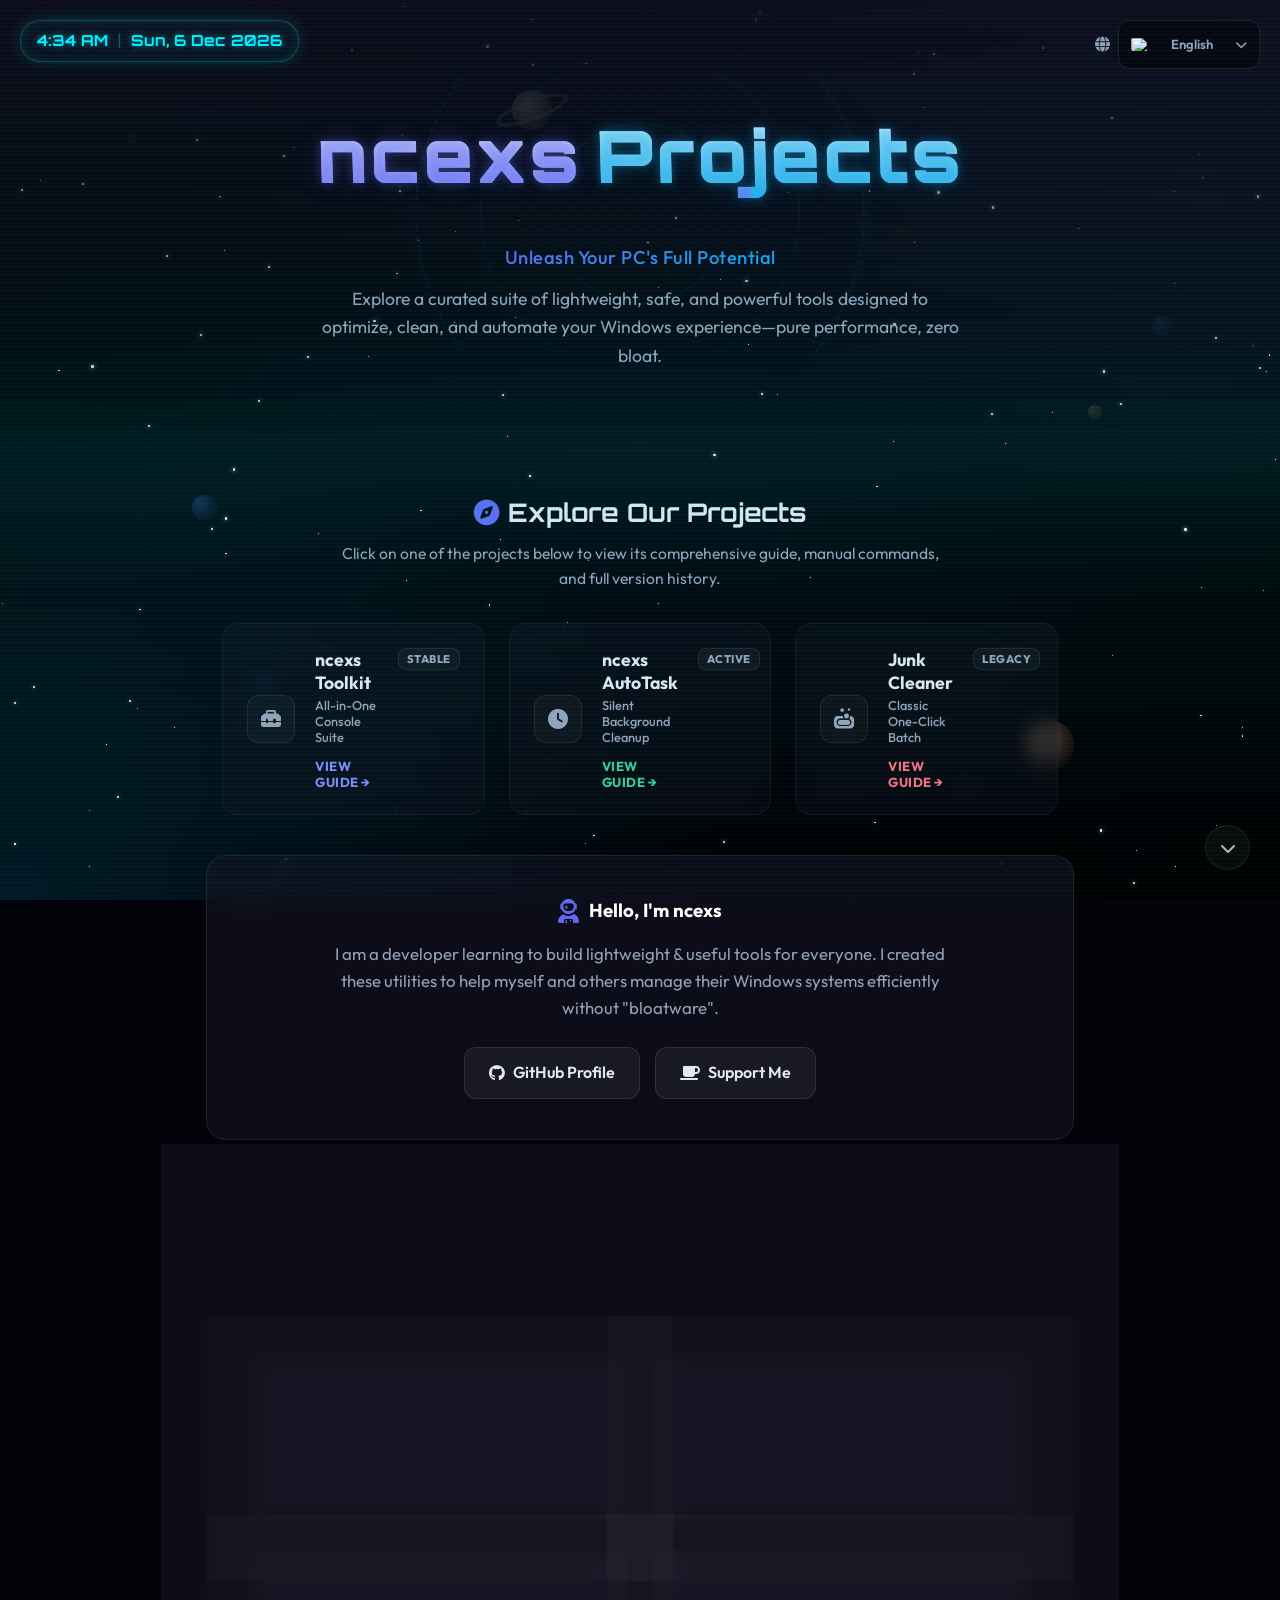
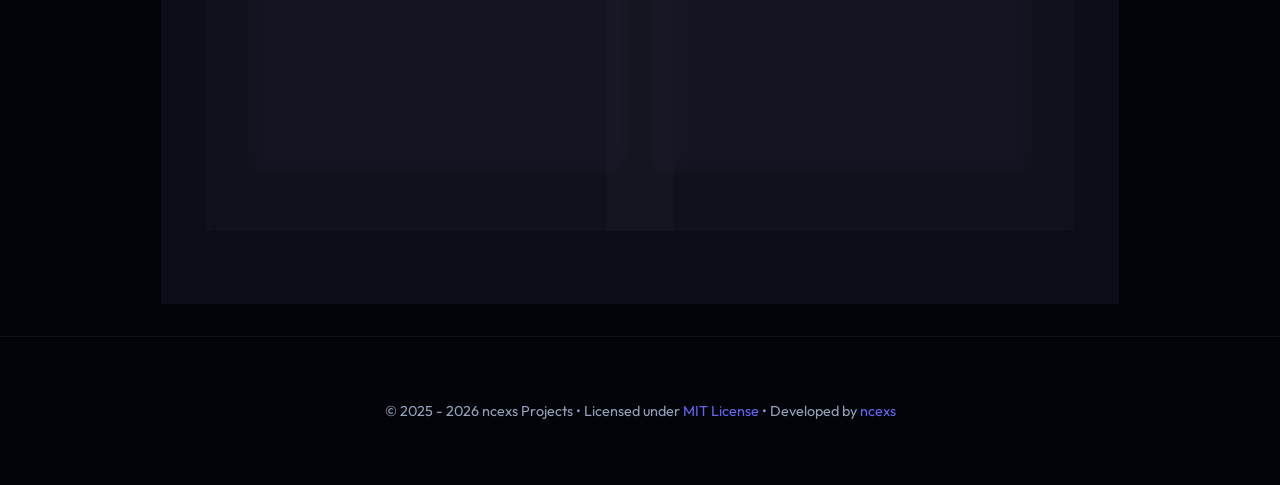
==== index.html @ 17905898 "feat(ui): replace native language select with custom glassmorphic dropdown - Replaced the default na" ====
<!DOCTYPE html>
<html lang="en">

<head>
  <meta charset="UTF-8" />
  <meta name="viewport" content="width=device-width, initial-scale=1.0" />
  <title>ncexs Projects</title>
  <meta name="description"
    content="ncexs Projects - Curated suite of lightweight, safe, and powerful tools designed to optimize, clean, and automate your Windows experience.">
  <link rel="stylesheet" href="https://cdnjs.cloudflare.com/ajax/libs/font-awesome/6.5.0/css/all.min.css">
  <link
    href="https://fonts.googleapis.com/css2?family=Orbitron:wght@700;900&family=Outfit:wght@300;400;500;600;800&display=swap"
    rel="stylesheet">
  <link rel="stylesheet" href="css/style.css?v=1.6">
</head>

<body data-active-tab="home">

  <!-- Holographic Scanning Line Overlay -->
  <div class="hologram-scanline-overlay"></div>
  
  <!-- Particles Background -->
  <div class="particles-container" id="particles-container"></div>

  <header>
    <!-- Rotating Holographic HUD background -->
    <div class="hologram-hud-bg">
      <div class="hud-ring ring-outer"></div>
      <div class="hud-ring ring-middle"></div>
      <div class="hud-ring ring-inner"></div>
      <div class="hud-grid-dots"></div>
    </div>

    <div class="top-time">
      <span id="time">--:-- --</span>
      <span class="top-date-split" style="opacity: 0.35; font-weight: 300; margin: 0 2px;">|</span>
      <span id="date" class="top-date-split">Checking...</span>
    </div>
    <div class="top-lang lang-switch">
      <div class="custom-dropdown-wrapper" id="lang-custom-dropdown">
        <i class="fas fa-globe lang-globe-icon"></i>
        <div class="custom-dropdown-selected" onclick="toggleLangDropdown(event)">
          <img src="https://flagcdn.com/w20/gb.png" id="selected-flag" alt="en"> 
          <span id="selected-lang-text">English</span>
          <i class="fas fa-chevron-down dropdown-arrow"></i>
        </div>
        <ul class="custom-dropdown-options" id="lang-options-list">
          <li onclick="selectLangOption('en', 'gb', 'English')"><img src="https://flagcdn.com/w20/gb.png" alt="en"> English</li>
          <li onclick="selectLangOption('id', 'id', 'Indonesia')"><img src="https://flagcdn.com/w20/id.png" alt="id"> Indonesia</li>
          <li onclick="selectLangOption('jv', 'id', 'Basa Jawa')"><img src="https://flagcdn.com/w20/id.png" alt="jv"> Basa Jawa</li>
          <li onclick="selectLangOption('su', 'id', 'Basa Sunda')"><img src="https://flagcdn.com/w20/id.png" alt="su"> Basa Sunda</li>
          <li onclick="selectLangOption('hi', 'in', 'हिन्दी')"><img src="https://flagcdn.com/w20/in.png" alt="hi"> हिन्दी</li>
          <li onclick="selectLangOption('ru', 'ru', 'Русский')"><img src="https://flagcdn.com/w20/ru.png" alt="ru"> Русский</li>
          <li onclick="selectLangOption('ja', 'jp', '日本語')"><img src="https://flagcdn.com/w20/jp.png" alt="ja"> 日本語</li>
          <li onclick="selectLangOption('ko', 'kr', '한국어')"><img src="https://flagcdn.com/w20/kr.png" alt="ko"> 한국어</li>
          <li onclick="selectLangOption('zh', 'cn', '中文')"><img src="https://flagcdn.com/w20/cn.png" alt="zh"> 中文</li>
          <li onclick="selectLangOption('ar', 'sa', 'العربية')"><img src="https://flagcdn.com/w20/sa.png" alt="ar"> العربية</li>
        </ul>
        <select id="lang-select" style="display: none;">
          <option value="en" selected>English</option>
          <option value="id">Indonesia</option>
          <option value="jv">Basa Jawa</option>
          <option value="su">Basa Sunda</option>
          <option value="hi">हिन्दी</option>
          <option value="ru">Русский</option>
          <option value="ja">日本語</option>
          <option value="ko">한국어</option>
          <option value="zh">中文</option>
          <option value="ar">العربية</option>
        </select>
      </div>
    </div>

    <h1 onclick="goBackToHome()">
      <span class="logo-word">
        <span style="--char-index: 1;">n</span>
        <span style="--char-index: 2;">c</span>
        <span style="--char-index: 3;">e</span>
        <span style="--char-index: 4;">x</span>
        <span style="--char-index: 5;">s</span>
      </span>
      <span class="logo-word">
        <span style="--char-index: 6;">P</span>
        <span style="--char-index: 7;">r</span>
        <span style="--char-index: 8;">o</span>
        <span style="--char-index: 9;">j</span>
        <span style="--char-index: 10;">e</span>
        <span style="--char-index: 11;">c</span>
        <span style="--char-index: 12;">t</span>
        <span style="--char-index: 13;">s</span>
      </span>
    </h1>
    <div class="header-intro">
      <h2 id="txt-hub-subtitle">Unleash Your PC's Full Potential</h2>
      <p id="txt-hub-desc">Explore a curated suite of lightweight, safe, and powerful tools designed to optimize, clean,
        and automate your Windows experience—pure performance, zero bloat.</p>
    </div>
  </header>



  <div id="home-view" class="container">
    <div class="section-title-container" style="text-align: center; margin-bottom: 2rem;">
      <h3 id="txt-select-project-title"
        style="font-family: 'Orbitron', sans-serif; font-size: 1.6rem; justify-content: center; margin-bottom: 8px;"><i
          class="fas fa-compass" style="color: var(--primary-color);"></i> Explore Our Projects</h3>
      <p id="txt-select-project-desc"
        style="color: var(--text-muted); max-width: 600px; margin: 0 auto; font-size: 0.98rem; line-height: 1.6;">Click
        on one of the projects below to view its comprehensive guide, manual commands, and full version history.</p>
    </div>

    <!-- PROJECT SELECTOR CARD BUTTONS (LANDING PAGE) -->
    <div class="project-selector-container" style="margin-bottom: 2.5rem;">
      <div class="project-selector">
        <button class="project-btn" data-project="toolkit" onclick="openProjectDetail('toolkit')">
          <div class="project-btn-glow"></div>
          <div class="project-btn-icon">
            <i class="fas fa-toolbox"></i>
          </div>
          <div class="project-btn-meta">
            <span class="project-btn-title">ncexs Toolkit</span>
            <span class="project-btn-desc">All-in-One Console Suite</span>
            <div class="project-btn-cta">
              <span class="project-btn-cta-text" id="txt-cta-tk-home">View Guide &rarr;</span>
            </div>
          </div>
          <div class="project-btn-badge">Stable</div>
        </button>
        <button class="project-btn" data-project="autotask" onclick="openProjectDetail('autotask')">
          <div class="project-btn-glow"></div>
          <div class="project-btn-icon">
            <i class="fas fa-clock"></i>
          </div>
          <div class="project-btn-meta">
            <span class="project-btn-title">ncexs AutoTask</span>
            <span class="project-btn-desc">Silent Background Cleanup</span>
            <div class="project-btn-cta">
              <span class="project-btn-cta-text" id="txt-cta-at-home">View Guide &rarr;</span>
            </div>
          </div>
          <div class="project-btn-badge">Active</div>
        </button>
        <button class="project-btn" data-project="junkcleaner" onclick="openProjectDetail('junkcleaner')">
          <div class="project-btn-glow"></div>
          <div class="project-btn-icon">
            <i class="fas fa-soap"></i>
          </div>
          <div class="project-btn-meta">
            <span class="project-btn-title">Junk Cleaner</span>
            <span class="project-btn-desc">Classic One-Click Batch</span>
            <div class="project-btn-cta">
              <span class="project-btn-cta-text" id="txt-cta-jc-home">View Guide &rarr;</span>
            </div>
          </div>
          <div class="project-btn-badge">Legacy</div>
        </button>
      </div>
    </div>

    <!-- SHARED BIO CARD (Now Di Bawah Project Cards!) -->
    <div class="card" style="text-align: center; padding: 2.5rem; margin-bottom: 2.5rem;">
      <h3 style="justify-content: center; margin-bottom: 15px;"><i class="fas fa-user-astronaut"
          style="font-size: 1.5rem; color: #6366f1;"></i> <span id="txt-bio-title">Hello, I'm ncexs</span>
      </h3>
      <p style="max-width: 650px; margin: 0 auto; color: var(--text-muted); line-height: 1.6; font-size: 1.05rem;"
        id="txt-bio-desc">
        I am a developer learning to build lightweight & useful tools for everyone. I created these utilities to help
        myself and others manage their Windows systems efficiently without "bloatware".
      </p>
      <div class="btn-group" style="justify-content: center; margin-top: 25px;">
        <a href="https://github.com/ncexs" target="_blank" class="btn btn-secondary"><i class="fab fa-github"></i>
          GitHub Profile</a>
        <a href="https://saweria.co/ncexs" target="_blank" class="btn btn-secondary"><i class="fas fa-coffee"></i>
          Support Me</a>
      </div>
    </div>


    <div class="card" style="text-align: center; padding: 2.5rem; margin-bottom: 2.5rem;">
      <h3 style="justify-content: center; margin-bottom: 15px;"><i class="fas fa-shield-alt"
          style="color: var(--secondary-color);"></i>
        <span id="txt-sec-title">Security & Trust</span>
      </h3>
      <p style="max-width: 650px; margin: 0 auto 2rem; color: var(--text-muted); line-height: 1.6; font-size: 1.05rem;"
        id="txt-sec-desc">
        These utilities are 100% transparent and open-source. They do not collect any personal data. You are free to
        audit the code at any time.</p>

      <!-- Security Features Grid adapted for all three tools -->
      <div class="grid"
        style="display: grid; grid-template-columns: repeat(auto-fit, minmax(250px, 1fr)); gap: 1.5rem; margin-bottom: 2rem; text-align: left;">
        <div class="card"
          style="background: rgba(255, 255, 255, 0.02); border: 1px solid rgba(255, 255, 255, 0.05); margin-bottom: 0; padding: 1.5rem; border-radius: 12px; transition: transform 0.3s ease, border-color 0.3s ease;">
          <h4 style="margin: 0 0 10px; color: #fff; display: flex; align-items: center; gap: 8px; font-size: 1.1rem;"><i
              class="fas fa-shield-alt" style="color: #6366f1;"></i> <span id="txt-sec-feat-1-t">100% Safe
              Cleanup</span></h4>
          <p style="font-size: 0.9rem; color: var(--text-muted); margin: 0; line-height: 1.5;" id="txt-sec-feat-1-d">
            Targeted strictly at temporary paths and system/browser cache files. Your personal files, passwords, browser
            history, cookies, and authentications are completely untouched.</p>
        </div>
        <div class="card"
          style="background: rgba(255, 255, 255, 0.02); border: 1px solid rgba(255, 255, 255, 0.05); margin-bottom: 0; padding: 1.5rem; border-radius: 12px; transition: transform 0.3s ease, border-color 0.3s ease;">
          <h4 style="margin: 0 0 10px; color: #fff; display: flex; align-items: center; gap: 8px; font-size: 1.1rem;"><i
              class="fas fa-eye-slash" style="color: #10b981;"></i> <span id="txt-sec-feat-2-t">Non-Intrusive
              Design</span></h4>
          <p style="font-size: 0.9rem; color: var(--text-muted); margin: 0; line-height: 1.5;" id="txt-sec-feat-2-d">
            Designed to run smoothly. Use our interactive console menus, run a simple one-click script, or automate
            silent cleanup in the background without any intrusive popups.</p>
        </div>
        <div class="card"
          style="background: rgba(255, 255, 255, 0.02); border: 1px solid rgba(255, 255, 255, 0.05); margin-bottom: 0; padding: 1.5rem; border-radius: 12px; transition: transform 0.3s ease, border-color 0.3s ease;">
          <h4 style="margin: 0 0 10px; color: #fff; display: flex; align-items: center; gap: 8px; font-size: 1.1rem;"><i
              class="fas fa-microchip" style="color: #f43f5e;"></i> <span id="txt-sec-feat-3-t">Smart Process
              Detection</span></h4>
          <p style="font-size: 0.9rem; color: var(--text-muted); margin: 0; line-height: 1.5;" id="txt-sec-feat-3-d">
            Our scripts intelligently check for active applications before cleaning. If a browser is active, they can
            skip its cache to protect your open database sessions and tabs.</p>
        </div>
        <div class="card"
          style="background: rgba(255, 255, 255, 0.02); border: 1px solid rgba(255, 255, 255, 0.05); margin-bottom: 0; padding: 1.5rem; border-radius: 12px; transition: transform 0.3s ease, border-color 0.3s ease; display: flex; flex-direction: column;">
          <h4 style="margin: 0 0 10px; color: #fff; display: flex; align-items: center; gap: 8px; font-size: 1.1rem;"><i
              class="fas fa-virus-slash" style="color: #8b5cf6;"></i> <span id="txt-sec-feat-4-t">100% Virus-Free</span>
          </h4>
          <p style="font-size: 0.9rem; color: var(--text-muted); margin: 0; line-height: 1.5; flex-grow: 1;"
            id="txt-sec-feat-4-d">
            Tested and verified 100% clean by VirusTotal. Our tools contain absolutely zero malware, spyware, or
            malicious code, ensuring your system remains completely safe.</p>
          <div style="margin-top: 15px;">
            <a href="https://www.virustotal.com/" target="_blank" class="btn btn-secondary"
              style="padding: 6px 12px; font-size: 0.85rem; border-radius: 6px; display: inline-flex;"><i
                class="fas fa-check-circle"></i> VirusTotal</a>
          </div>
        </div>
      </div>
    </div>
  </div>

  <!-- PROJECT DETAIL PAGE VIEW -->
  <div id="project-detail-view" class="container hidden">

    <div class="back-nav">
      <button class="btn-back" onclick="goBackToHome()">
        <i class="fas fa-arrow-left"></i> <span id="txt-back-home">Back to Home</span>
      </button>
    </div>

    <!-- PROJECT SELECTOR CARD BUTTONS (DETAIL PAGE) -->
    <div class="project-selector-container" data-active="toolkit" style="margin-bottom: 2.5rem;">
      <div class="project-selector">
        <button class="project-btn active" data-project="toolkit" onclick="setProject('toolkit')">
          <div class="project-btn-glow"></div>
          <div class="project-btn-icon">
            <i class="fas fa-toolbox"></i>
          </div>
          <div class="project-btn-meta">
            <span class="project-btn-title">ncexs Toolkit</span>
            <span class="project-btn-desc">All-in-One Console Suite</span>
            <div class="project-btn-cta">
              <span class="project-btn-cta-text" id="txt-cta-tk-detail">View Guide &rarr;</span>
            </div>
          </div>
          <div class="project-btn-badge">Stable</div>
        </button>
        <button class="project-btn" data-project="autotask" onclick="setProject('autotask')">
          <div class="project-btn-glow"></div>
          <div class="project-btn-icon">
            <i class="fas fa-clock"></i>
          </div>
          <div class="project-btn-meta">
            <span class="project-btn-title">ncexs AutoTask</span>
            <span class="project-btn-desc">Silent Background Cleanup</span>
            <div class="project-btn-cta">
              <span class="project-btn-cta-text" id="txt-cta-at-detail">View Guide &rarr;</span>
            </div>
          </div>
          <div class="project-btn-badge">Active</div>
        </button>
        <button class="project-btn" data-project="junkcleaner" onclick="setProject('junkcleaner')">
          <div class="project-btn-glow"></div>
          <div class="project-btn-icon">
            <i class="fas fa-soap"></i>
          </div>
          <div class="project-btn-meta">
            <span class="project-btn-title">Junk Cleaner</span>
            <span class="project-btn-desc">Classic One-Click Batch</span>
            <div class="project-btn-cta">
              <span class="project-btn-cta-text" id="txt-cta-jc-detail">View Guide &rarr;</span>
            </div>
          </div>
          <div class="project-btn-badge">Legacy</div>
        </button>
      </div>
    </div>

    <!-- SUB-TABS NAVIGATION (HOW TO USE / CHANGELOG) -->
    <div class="sub-tabs-container">
      <div class="sub-tabs">
        <div class="sub-tab active" id="sub-tab-guide" onclick="showSubTab('guide')">
          <i class="fas fa-book-reader"></i> <span id="txt-sub-tab-how">How to Use</span>
        </div>
        <div class="sub-tab" id="sub-tab-changelog" onclick="showSubTab('changelog')">
          <i class="fas fa-history"></i> <span id="txt-sub-tab-changelog">Changelog</span>
        </div>
      </div>
    </div>

    <!-- NESTED GUIDE CONTAINER -->
    <div id="guide">
      <div class="card">

        <!-- TOOLKIT GUIDE -->
        <div class="project-content toolkit">
          <h3><i class="fas fa-book-reader"></i> <span id="txt-how-title">How to Use - ncexs Toolkit</span></h3>

          <div style="margin-bottom: 30px;">
            <h4 style="color: var(--primary-color); margin-bottom: 10px; font-weight: 600; font-size: 1.1rem;">
              <span id="txt-quick-title">Quick Run (No Download Required)</span>
            </h4>
            <div class="stepper">
              <div class="step">
                <div class="step-num">1</div>
                <div class="step-text">
                  <p id="txt-quick-1">Open your <b>Start Menu</b>, type <b>powershell</b>, right-click it and select
                    <b>Run
                      as Administrator</b>.
                  </p>
                </div>
              </div>
              <div class="step">
                <div class="step-num">2</div>
                <div class="step-text">
                  <p id="txt-quick-2">Copy and paste the command below, then press <b>Enter</b>:</p>
                  <div class="code-box" style="user-select: all; white-space: pre-wrap; word-break: break-all; overflow-x: visible; text-align: left;">Set-ExecutionPolicy Bypass -Scope Process -Force; [Net.ServicePointManager]::SecurityProtocol = [Net.SecurityProtocolType]::Tls12; irm "https://raw.githubusercontent.com/ncexs/ncexs-toolkit/main/ncexs-Toolkit.ps1" | iex</div>
                </div>
              </div>
              <div class="step">
                <div class="step-num">3</div>
                <div class="step-text">
                  <p id="txt-quick-3">The toolkit will launch automatically.</p>
                </div>
              </div>
              <div class="step">
                <div class="step-num">4</div>
                <div class="step-text">
                  <p id="txt-quick-4-1">To cancel or exit any running process, press <b>Ctrl + C</b>.</p>
                  <p id="txt-quick-4-2">To return and use the toolkit again, simply copy and paste the command below:</p>
                  <div class="code-box" style="user-select: all; white-space: pre-wrap; word-break: break-all; overflow-x: visible; text-align: left;">Set-ExecutionPolicy Bypass -Scope Process -Force; [Net.ServicePointManager]::SecurityProtocol = [Net.SecurityProtocolType]::Tls12; irm "https://raw.githubusercontent.com/ncexs/ncexs-toolkit/main/ncexs-Toolkit.ps1" | iex</div>
                </div>
              </div>
            </div>
          </div>

          <details class="collapsible-section" open>
            <summary class="collapsible-header">
              <span class="header-title">
                <i class="fas fa-list-ul"></i> <span id="txt-menu-title">Interactive Menu Options</span>
              </span>
              <i class="fas fa-chevron-down toggle-icon"></i>
            </summary>
            <div class="collapsible-content">
              <ul class="menu-grid" style="padding-left: 20px; margin: 0;">
                <!-- MENU_LIST_START -->
          <li id="txt-opt-q"></li>
          <li id="txt-opt-0"></li>
          <li id="txt-opt-1"></li>
          <li id="txt-opt-2"></li>
          <li id="txt-opt-3"></li>
          <li id="txt-opt-4"></li>
          <li id="txt-opt-5"></li>
          <li id="txt-opt-6"></li>
          <li id="txt-opt-7"></li>
          <li id="txt-opt-8"></li>
          <li id="txt-opt-9"></li>
          <li id="txt-opt-10"></li>
          <li id="txt-opt-11"></li>
          <li id="txt-opt-12"></li>
          <li id="txt-opt-13"></li>
          <li id="txt-opt-14"></li>
          <li id="txt-opt-15"></li>
          <li id="txt-opt-16"></li>
          <li id="txt-opt-l"></li>
          <!-- MENU_LIST_END -->
              </ul>
            </div>
          </details>

          <p
            style="margin-top: 20px; padding: 10px; background: rgba(234, 179, 8, 0.1); border: 1px solid rgba(234, 179, 8, 0.2); border-radius: 6px; color: #fde047;">
            💡 <b id="txt-tip-title">Tip:</b> <span id="txt-tip-desc">Use <b>Menu [0] Compact OS</b> if your C: drive is
              full. Always backup important data before performing deep system maintenance.</span>
          </p>
        </div>

        <!-- AUTOTASK GUIDE -->
        <div class="project-content autotask">
          <h3><i class="fas fa-book-reader"></i> <span id="txt-how-at-title">How to Use - ncexs AutoTask</span></h3>



          <div style="margin-bottom: 30px;">
            <h4 style="color: var(--primary-color); margin-bottom: 10px; font-weight: 600; font-size: 1.1rem;">
              <i class="fas fa-download"></i> <span id="txt-at-dl-title">Download Script</span>
            </h4>
            <p id="txt-at-dl-desc" style="color: var(--text-muted); margin-bottom: 15px; font-size: 0.95rem;">Download
              the official PowerShell automation script from our GitHub repository:</p>
            <div class="btn-group" style="margin-top: 10px; margin-bottom: 15px;">
              <a href="https://github.com/ncexs/ncexs-AutoTask/blob/main/ncexs-AutoTask.ps1" target="_blank"
                class="btn btn-primary" style="display: inline-flex; align-items: center; gap: 8px;">
                <i class="fas fa-download"></i> <span id="txt-at-dl-btn">Download ncexs-AutoTask.ps1</span>
              </a>
            </div>
          </div>

          <div style="margin-bottom: 30px;">
            <h4 style="color: var(--primary-color); margin-bottom: 10px; font-weight: 600; font-size: 1.1rem;">
              <span id="txt-at-manual-title">Manual Run Command</span>
            </h4>
            <ol style="margin-top: 5px; padding-left: 20px;">
              <li id="txt-at-manual-1">Open <b>PowerShell</b> (Administrator recommended).</li>
              <li>
                <span id="txt-at-manual-2">Execute the script locally with this command:</span>
                <div class="code-box" style="user-select: all; white-space: pre-wrap; word-break: break-all; overflow-x: visible;">powershell -ExecutionPolicy Bypass -File ncexs-AutoTask.ps1</div>
              </li>
            </ol>
          </div>

          <details class="collapsible-section" open>
            <summary class="collapsible-header">
              <span class="header-title">
                <i class="fas fa-calendar-alt"></i> <span id="txt-at-sched-title">Automate with Task Scheduler
                  (Recommended)</span>
              </span>
              <i class="fas fa-chevron-down toggle-icon"></i>
            </summary>
            <div class="collapsible-content">
              <div class="stepper">
                <div class="step">
                  <div class="step-num">1</div>
                  <div class="step-text" id="txt-at-step-1">
                    <b>Open Task Scheduler</b>
                    <p>Press <b>Win + R</b>, type <code class="code-inline">taskschd.msc</code>, and press <b>Enter</b>.
                    </p>
                  </div>
                </div>
                <div class="step">
                  <div class="step-num">2</div>
                  <div class="step-text" id="txt-at-step-2">
                    <b>Create a New Task</b>
                    <p>Click <b>Create Task</b> on the right sidebar (not Basic Task). In the <b>General</b> tab:</p>
                    <ul>
                      <li>Name: <code class="code-inline">ncexs Auto Task</code></li>
                      <li>Check: <b>"Run whether user is logged on or not"</b></li>
                      <li>Check: <b>"Run with highest privileges"</b></li>
                    </ul>
                  </div>
                </div>
                <div class="step">
                  <div class="step-num">3</div>
                  <div class="step-text" id="txt-at-step-3">
                    <b>Configure Trigger (Schedule)</b>
                    <p>Go to the <b>Triggers</b> tab, click <b>New</b>. Set trigger to <b>On a schedule</b>, select
                      <b>Daily</b>. Optionally, check <b>"Repeat task every:"</b>, type <code
                        class="code-inline">6 hours</code>, and set duration to <b>Indefinitely</b>.
                    </p>
                  </div>
                </div>
                <div class="step">
                  <div class="step-num">4</div>
                  <div class="step-text" id="txt-at-step-4">
                    <b>Configure Action</b>
                    <p>Go to the <b>Actions</b> tab, click <b>New</b>, set Action to <b>"Start a program"</b>:</p>
                    <ul>
                      <li>Program/script: <code class="code-inline">powershell.exe</code></li>
                      <li>Arguments: <code
                          class="code-inline">-ExecutionPolicy Bypass -File "C:\Path\To\ncexs-AutoTask.ps1" -Silent</code>
                      </li>
                      <li><i>(Change folder path to where you saved the script. Omit -Silent for interactive
                          debugging)</i></li>
                    </ul>
                  </div>
                </div>
                <div class="step">
                  <div class="step-num">5</div>
                  <div class="step-text" id="txt-at-step-5">
                    <b>Configure Conditions</b>
                    <p>In the <b>Conditions</b> tab, uncheck: <b>"Start the task only if the computer is on AC
                        power"</b>
                      (this allows it to run on laptops on battery power).</p>
                  </div>
                </div>
                <div class="step">
                  <div class="step-num">6</div>
                  <div class="step-text" id="txt-at-step-6">
                    <b>Configure Settings & Save</b>
                    <p>In the <b>Settings</b> tab, check <b>"Run task as soon as possible after a scheduled start is
                        missed"</b>. Click <b>OK</b> and enter your password if prompted.</p>
                  </div>
                </div>
              </div>
            </div>
          </details>
        </div>

        <!-- JUNK CLEANER GUIDE -->
        <div class="project-content junkcleaner">
          <h3><i class="fas fa-book-reader"></i> <span id="txt-how-jc-title">How to Use - ncexs Junk Cleaner</span></h3>

          <div style="margin-bottom: 30px;">
            <h4 style="color: var(--primary-color); margin-bottom: 10px; font-weight: 600; font-size: 1.1rem;">
              <span id="txt-jc-run-title">One-Click Run Instructions</span>
            </h4>
            <div class="stepper">
              <div class="step">
                <div class="step-num">1</div>
                <div class="step-text">
                  <p id="txt-jc-step-1">Download the latest release ZIP from the <a
                      href="https://github.com/ncexs/ncexs-junkcleaner/releases" target="_blank"
                      style="color:var(--primary-color); text-decoration:none; font-weight:bold;">GitHub Releases</a>.
                  </p>
                </div>
              </div>
              <div class="step">
                <div class="step-num">2</div>
                <div class="step-text">
                  <p id="txt-jc-step-2">Extract the downloaded ZIP package.</p>
                </div>
              </div>
              <div class="step">
                <div class="step-num">3</div>
                <div class="step-text">
                  <p id="txt-jc-step-3">Double-click the <code class="code-inline">ncexs-junkcleaner.bat</code> file to
                    launch the script.</p>
                </div>
              </div>
              <div class="step">
                <div class="step-num">4</div>
                <div class="step-text">
                  <p id="txt-jc-step-4">If SmartScreen blocks execution ("Windows protected your PC"), click <b>More
                      info</b>
                    → <b>Run anyway</b>.</p>
                </div>
              </div>
              <div class="step">
                <div class="step-num">5</div>
                <div class="step-text">
                  <p id="txt-jc-step-5">Allow Administrator access when prompted by User Account Control (UAC).</p>
                </div>
              </div>
              <div class="step">
                <div class="step-num">6</div>
                <div class="step-text">
                  <p id="txt-jc-step-6">Follow the on-screen prompts (type <code class="code-inline">Y</code> or <code
                      class="code-inline">N</code>) for: Junk Cleaner, Deep Cleanup, Antivirus Quick Scan, or RAM
                    optimization.</p>
                </div>
              </div>
            </div>
          </div>
        </div>
      </div>

      <!-- TOOLKIT KEY EXPLANATION (ONLY SHOW FOR TOOLKIT) -->
      <details class="collapsible-card card project-content toolkit" open>
        <summary class="collapsible-header-card">
          <span class="header-title-card">
            <i class="fas fa-info-circle"></i> <span id="txt-feat-title">Key Feature Explanation</span>
          </span>
          <i class="fas fa-chevron-down toggle-icon"></i>
        </summary>
        <div class="collapsible-content">
          <ul class="feature-list" style="padding-left: 20px; color: #444;">
            <li>
              <b id="txt-fl-t">Change Language (Menu L):</b><br>
              <span id="txt-fl-d">Switches the toolkit's interactive console interface between English and Indonesian instantly.</span>
            </li>
            <li>
              <b id="txt-f0-t">Compact OS (Menu 0):</b><br>
              <span id="txt-f0-d">A powerful Windows feature that compresses system binaries. It is 100% safe, reversible, and can instantly free up <b>2GB to 5GB</b> of storage space without deleting any files.</span>
            </li>
            <li>
              <b id="txt-f1-t">System Information (Menu 1):</b><br>
              <span id="txt-f1-d">Displays quick and detailed specifications of your computer, including CPU, RAM, Windows version, and active drive space.</span>
            </li>
            <li>
              <b id="txt-f2-t">Enhanced Junk Cleaner (Menu 2):</b><br>
              <span id="txt-f2-d">Safely removes temporary files, system log files, and browser caches (Chrome, Edge, Brave). Also cleans shader caches for <b>AMD, NVIDIA, and Intel</b> GPUs to fix game stuttering issues.</span>
            </li>
            <li>
              <b id="txt-f3-t">Empty Recycle Bin (Menu 3):</b><br>
              <span id="txt-f3-d">Instantly empties the Windows Recycle Bin for all users and drives to free up space.</span>
            </li>
            <li>
              <b id="txt-f4-t">Open Disk Cleanup (Menu 4):</b><br>
              <span id="txt-f4-d">Launches the official Windows Disk Cleanup utility (cleanmgr) for advanced system file cleanup.</span>
            </li>
            <li>
              <b id="txt-f5-t">Smart Uninstaller (Menu 5):</b><br>
              <span id="txt-f5-d">Quickly search and remove installed programs using fuzzy logic search. Just type the app name or initials!</span>
            </li>
            <li>
              <b id="txt-f6-t">Network Repair (Menu 6):</b><br>
              <span id="txt-f6-d">Runs a complete 5-step network reset: Release/Renew IP, Flush DNS, Reset Winsock, and Reset TCP/IP stack. Useful for fixing connection drops.</span>
            </li>
            <li>
              <b id="txt-f7-t">Power & Battery Utilities (Menu 7):</b><br>
              <span id="txt-f7-d">Generates a detailed HTML battery health report, configures high performance power plans, and manages system sleep states.</span>
            </li>
            <li>
              <b id="txt-f8-t">Memory Optimizer (Menu 8):</b><br>
              <span id="txt-f8-d">Instantly clears system standby memory and releases unused RAM caches, helping to speed up system responsiveness and games.</span>
            </li>
            <li>
              <b id="txt-f9-t">Defrag & Optimize Drives (Menu 9):</b><br>
              <span id="txt-f9-d">Analyzes and runs TRIM command for SSDs or defragments HDDs to maintain high drive read/write speeds.</span>
            </li>
            <li>
              <b id="txt-f10-t">System Health Checker (Menu 10):</b><br>
              <span id="txt-f10-d">Runs SFC (System File Checker) and DISM repair tools to find and fix corrupt Windows system files automatically.</span>
            </li>
            <li>
              <b id="txt-f11-t">Updates & Drivers Center (Menu 11):</b><br>
              <span id="txt-f11-d">Fixes stuck or failed Windows Updates by resetting the update services (wuauserv, bits, cryptSvc) and renaming the download cache folder.</span>
            </li>
            <li>
              <b id="txt-f12-t">DNS Changer (Menu 12):</b><br>
              <span id="txt-f12-d">Allows you to quickly change your DNS server settings to popular secure options like Google Public DNS or Cloudflare for faster, safer browsing.</span>
            </li>
            <li>
              <b id="txt-f13-t">Wi-Fi Password Recovery (Menu 13):</b><br>
              <span id="txt-f13-d">Quickly retrieves and displays saved Wi-Fi profiles and passwords on your current machine.</span>
            </li>
            <li>
              <b id="txt-f14-t">Visual FX Booster (Menu 14):</b><br>
              <span id="txt-f14-d">Optimizes system visual effects and animations to boost speed and performance, especially on older hardware.</span>
            </li>
            <li>
              <b id="txt-f15-t">Optimize WhatsApp (Menu 15):</b><br>
              <span id="txt-f15-d">Cleans cached files, logs, and unnecessary media sent/received via WhatsApp Desktop to free up gigabytes of wasted storage.</span>
            </li>
            <li>
              <b id="txt-f16-t">Exit Toolkit (Menu 16):</b><br>
              <span id="txt-f16-d">Safely closes the console window and restores your original PowerShell execution policies.</span>
            </li>
          </ul>
        </div>
      </details>
    </div>
    <!-- End of #guide -->

    <!-- NESTED CHANGELOG CONTAINER -->
    <div id="changelog" class="hidden">
      <div class="card">
        <h3><i class="fas fa-history"></i> <span id="txt-cl-title">Version History / Changelog</span></h3>
        <p style="color: var(--text-muted); margin-bottom: 20px;"><span id="txt-cl-desc">Recent updates and changes to
            the
            ncexs Toolkit.</span></p>
        <div id="changelog-list">
          <div style="text-align:center; padding:3rem; color:#888;">
            <i class="fas fa-circle-notch fa-spin fa-2x" style="color:var(--primary-color)"></i>
            <p style="margin-top:1rem">Loading changelog from GitHub...</p>
          </div>
        </div>
      </div>
    </div>
  </div>
  <!-- End of #project-detail-view (Unified Detail Container) -->

  <footer>
    <p>&copy; 2025 - 2026 ncexs Projects &bull; Licensed under <a href="LICENSE" target="_blank">MIT License</a> &bull;
      Developed by <a href="https://github.com/ncexs" target="_blank">ncexs</a></p>
  </footer>

  <div id="scroll-top-btn" title="Scroll to Top"
    onclick="window.scrollTo({ top: 0, behavior: 'smooth' })">
    <i class="fas fa-chevron-up"></i>
  </div>
  <div id="scroll-bottom-btn" class="show" title="Scroll to Bottom"
    onclick="window.scrollTo({ top: document.body.scrollHeight, behavior: 'smooth' })">
    <i class="fas fa-chevron-down"></i>
  </div>

  <script src="https://cdnjs.cloudflare.com/ajax/libs/vanilla-tilt/1.8.1/vanilla-tilt.min.js"></script>
  <script src="js/main.js?v=1.6"></script>

</body>

</html>
---- css/style.css ----
:root {
      --primary-color: #6366f1;
      --primary-rgb: 99, 102, 241;
      --secondary-color: #0ea5e9;
      --accent-color: #8b5cf6;
      --bg-color: #050511;
      --card-bg: rgba(20, 20, 35, 0.6);
      --card-border: rgba(255, 255, 255, 0.08);
      --text-color: #e2e8f0;
      --text-muted: #94a3b8;
      --shadow: 0 10px 30px rgba(0, 0, 0, 0.3);
    }

    * {
      box-sizing: border-box;
      overflow-wrap: break-word;
    }

    body {
      font-family: 'Outfit', -apple-system, BlinkMacSystemFont, sans-serif;
      margin: 0;
      padding: 0;
      color: var(--text-color);
      background-color: #03030a;
      background-image: 
        radial-gradient(ellipse at top right, rgba(99, 102, 241, 0.15), transparent 40%),
        radial-gradient(ellipse at bottom left, rgba(14, 165, 233, 0.15), transparent 40%),
        radial-gradient(circle at 50% 50%, #03030a 0%, #000000 100%);
      background-attachment: fixed;
      line-height: 1.6;
      overflow-x: hidden;
      position: relative;
    }

    header {
      background: linear-gradient(180deg, rgba(15, 15, 30, 0.9) 0%, rgba(5, 5, 17, 0) 100%);
      padding: 4rem 1rem 2rem;
      text-align: center;
      position: relative;
      border-bottom: none;
      margin-bottom: 1.5rem;
    }

    header h1 {
      margin: 2.2rem 0 0 0;
      font-size: 4.5rem;
      display: flex;
      justify-content: center;
      flex-wrap: wrap;
      gap: 15px;
      font-family: 'Orbitron', sans-serif;
      font-weight: 900;
      position: relative;
      z-index: 2;
      letter-spacing: 3px;
      cursor: pointer;
      user-select: none;
      transition: transform 0.2s ease, filter 0.2s ease;
    }

    header h1:hover {
      transform: scale(1.015);
      filter: brightness(1.15);
    }

    .logo-word {
      display: inline-flex;
      white-space: nowrap;
    }

    header h1 span {
      background: linear-gradient(to bottom, #ffffff, #6366f1);
      -webkit-background-clip: text;
      -webkit-text-fill-color: transparent;
      display: inline-block;
      text-shadow: 
        0 0 10px rgba(99, 102, 241, 0.4),
        0 0 25px rgba(99, 102, 241, 0.2);
      animation: float 4s ease-in-out infinite;
      animation-delay: calc(var(--char-index) * 0.12s);
    }

    header h1 .logo-word:last-child span {
      background: linear-gradient(to bottom, #ffffff, #0ea5e9);
      -webkit-background-clip: text;
      text-shadow: 
        0 0 10px rgba(14, 165, 233, 0.4),
        0 0 25px rgba(14, 165, 233, 0.2);
    }

    @keyframes float {

      0%,
      100% {
        transform: translateY(0);
      }

      50% {
        transform: translateY(-8px);
      }
    }

    header p {
      color: var(--text-muted);
      margin-top: 1rem;
      font-size: 1.1rem;
      max-width: 600px;
      margin-left: auto;
      margin-right: auto;
    }

    .header-intro {
      margin-top: 2rem;
      position: relative;
      z-index: 2;
    }

    .header-intro h2 {
      font-size: 1.15rem;
      margin-bottom: 15px;
      background: linear-gradient(135deg, var(--primary-color), var(--secondary-color));
      -webkit-background-clip: text;
      -webkit-text-fill-color: transparent;
      line-height: 1.3;
      display: inline-block;
      font-weight: 500;
      margin-top: 0;
      letter-spacing: 0.5px;
    }

    .header-intro p {
      font-size: 1.1rem;
      color: var(--text-muted);
      max-width: 650px;
      margin: 0 auto 25px;
      line-height: 1.6;
    }

    .header-features {
      display: flex;
      justify-content: center;
      gap: 1.25rem;
      margin-top: 2rem;
      flex-wrap: wrap;
      max-width: 650px;
      margin-left: auto;
      margin-right: auto;
    }

    .header-feature-badge {
      flex: 1;
      min-width: 160px;
      display: flex;
      align-items: center;
      justify-content: center;
      gap: 10px;
      padding: 10px 18px;
      background: rgba(255, 255, 255, 0.02);
      backdrop-filter: blur(8px);
      -webkit-backdrop-filter: blur(8px);
      border: 1px solid rgba(255, 255, 255, 0.05);
      border-radius: 50px;
      box-shadow: 0 4px 15px rgba(0, 0, 0, 0.15), inset 0 0 0 1px rgba(255, 255, 255, 0.02);
      transition: all 0.4s cubic-bezier(0.16, 1, 0.3, 1);
    }

    .header-feature-badge i {
      font-size: 1.1rem;
      transition: transform 0.4s ease;
    }

    .header-feature-badge span {
      font-size: 0.95rem;
      font-weight: 600;
      color: var(--text-color);
      transition: color 0.4s ease;
    }

    /* Hover effects for badges */
    .header-feature-badge:hover {
      transform: translateY(-4px);
      background: rgba(255, 255, 255, 0.05);
      border-color: rgba(255, 255, 255, 0.15);
    }

    .header-feature-badge:hover i {
      transform: scale(1.2) rotate(5deg);
    }

    .header-feature-badge:hover span {
      color: #fff;
    }

    /* Unique glow matching of badge items */
    .header-feature-badge:nth-child(1):hover {
      box-shadow: 0 10px 25px rgba(99, 102, 241, 0.25), 0 0 15px rgba(99, 102, 241, 0.1), inset 0 0 0 1px rgba(99, 102, 241, 0.2);
      border-color: rgba(99, 102, 241, 0.4);
    }

    .header-feature-badge:nth-child(2):hover {
      box-shadow: 0 10px 25px rgba(14, 165, 233, 0.25), 0 0 15px rgba(14, 165, 233, 0.1), inset 0 0 0 1px rgba(14, 165, 233, 0.2);
      border-color: rgba(14, 165, 233, 0.4);
    }

    .header-feature-badge:nth-child(3):hover {
      box-shadow: 0 10px 25px rgba(236, 72, 153, 0.25), 0 0 15px rgba(236, 72, 153, 0.1), inset 0 0 0 1px rgba(236, 72, 153, 0.2);
      border-color: rgba(236, 72, 153, 0.4);
    }

    .date-badge {
      display: inline-flex;
      align-items: center;
      gap: 15px;
      margin-bottom: 2rem;
      padding: 10px 24px;
      background: rgba(255, 255, 255, 0.03);
      backdrop-filter: blur(12px);
      -webkit-backdrop-filter: blur(12px);
      border: 1px solid rgba(255, 255, 255, 0.1);
      border-radius: 50px;
      font-family: 'Outfit', sans-serif;
      font-size: 0.95rem;
      font-weight: 500;
      color: var(--text-color);
      box-shadow: 0 8px 32px rgba(0, 0, 0, 0.2), inset 0 0 0 1px rgba(255, 255, 255, 0.05);
      transition: all 0.3s ease;
    }

    .date-badge:hover {
      background: rgba(255, 255, 255, 0.06);
      transform: translateY(-2px);
      box-shadow: 0 12px 40px rgba(0, 0, 0, 0.3), inset 0 0 0 1px rgba(255, 255, 255, 0.1), 0 0 20px rgba(14, 165, 233, 0.2);
      border-color: rgba(14, 165, 233, 0.3);
    }

    .badge-item {
      display: flex;
      align-items: center;
      gap: 8px;
    }

    .badge-item i {
      color: var(--secondary-color);
      font-size: 1.1rem;
      filter: drop-shadow(0 0 8px rgba(14, 165, 233, 0.5));
    }

    .badge-divider {
      width: 1px;
      height: 18px;
      background: linear-gradient(to bottom, transparent, rgba(255, 255, 255, 0.3), transparent);
    }

    .container {
      max-width: 900px;
      margin: 0 auto;
      padding: 1rem;
    }

    .tabs-container {
      display: flex;
      justify-content: center;
      align-items: center;
      gap: 2rem;
      margin-top: 1.5rem;
      margin-bottom: 2.5rem;
      padding: 0 1rem;
      width: 100%;
      flex-wrap: wrap;
      position: relative;
    }

    .tabs {
      display: flex;
      justify-content: center;
      align-items: center;
      gap: 0.4rem;
      background: rgba(13, 13, 25, 0.55);
      backdrop-filter: blur(14px);
      -webkit-backdrop-filter: blur(14px);
      border: 1px solid rgba(255, 255, 255, 0.08);
      padding: 6px;
      border-radius: 100px;
      box-shadow: 0 12px 35px rgba(0, 0, 0, 0.35), inset 0 1px 1px rgba(255, 255, 255, 0.05);
      width: fit-content;
      max-width: 100%;
    }

    .tab {
      position: relative;
      padding: 10px 24px;
      font-size: 0.98rem;
      font-weight: 600;
      color: var(--text-muted);
      cursor: pointer;
      border: none;
      background: none;
      border-radius: 100px;
      transition: all 0.4s cubic-bezier(0.16, 1, 0.3, 1);
      z-index: 2;
    }

    .tab::after {
      content: '';
      position: absolute;
      bottom: 4px;
      left: 50%;
      transform: translateX(-50%) scaleX(0);
      width: 16px;
      height: 3px;
      background: var(--primary-color);
      border-radius: 4px;
      transition: transform 0.4s cubic-bezier(0.16, 1, 0.3, 1), background 0.3s ease;
      box-shadow: 0 0 10px var(--primary-color);
    }

    .tab:hover {
      color: #fff;
      background: rgba(255, 255, 255, 0.03);
    }

    .tab.active {
      color: #fff;
      background: rgba(255, 255, 255, 0.06);
      box-shadow: 0 4px 15px rgba(0, 0, 0, 0.15), inset 0 0 0 1px rgba(255, 255, 255, 0.02);
    }

    .tab.active::after {
      transform: translateX(-50%) scaleX(1);
    }

    .sub-tabs-container {
      display: flex;
      justify-content: center;
      margin-top: 0.5rem;
      margin-bottom: 2rem;
      width: 100%;
    }

    .sub-tabs {
      display: flex;
      background: rgba(20, 20, 35, 0.4);
      backdrop-filter: blur(10px);
      -webkit-backdrop-filter: blur(10px);
      border: 1px solid rgba(255, 255, 255, 0.05);
      border-radius: 50px;
      padding: 5px;
      gap: 0.3rem;
      box-shadow: 0 4px 20px rgba(0, 0, 0, 0.2);
    }

    .sub-tab {
      padding: 8px 22px;
      font-size: 0.88rem;
      font-weight: 600;
      color: var(--text-muted);
      border-radius: 50px;
      cursor: pointer;
      display: flex;
      align-items: center;
      gap: 8px;
      border: none;
      background: none;
      transition: all 0.3s cubic-bezier(0.16, 1, 0.3, 1);
    }

    .sub-tab:hover {
      color: #fff;
      background: rgba(255, 255, 255, 0.03);
    }

    .sub-tab.active {
      color: #fff;
      background: var(--primary-color);
      box-shadow: 0 4px 15px rgba(var(--primary-rgb), 0.3);
    }

    .card {
      background: var(--card-bg);
      backdrop-filter: blur(12px);
      -webkit-backdrop-filter: blur(12px);
      border-radius: 20px;
      border: 1px solid var(--card-border);
      padding: 2.5rem;
      margin-bottom: 2rem;
      box-shadow: var(--shadow);
      transition: transform 0.3s ease, box-shadow 0.3s ease, border-color 0.3s ease;
      position: relative;
      overflow: hidden;
    }

    .card::before {
      content: '';
      position: absolute;
      top: 0;
      left: 0;
      width: 100%;
      height: 2px;
      background: linear-gradient(90deg, transparent, var(--primary-color), var(--secondary-color), transparent);
      opacity: 0;
      transition: opacity 0.3s ease;
    }

    .card:hover {
      transform: translateY(-5px);
      box-shadow: 0 15px 40px rgba(0, 0, 0, 0.4);
      border-color: rgba(255, 255, 255, 0.15);
    }

    .card:hover::before {
      opacity: 1;
    }

    .card h2,
    .card h3 {
      margin-top: 0;
      color: white;
      display: flex;
      align-items: center;
      gap: 10px;
    }

    .card h2 i,
    .card h3 i {
      color: var(--secondary-color);
    }

    .card hr {
      border: none;
      height: 1px;
      background: linear-gradient(90deg, transparent, rgba(255, 255, 255, 0.1), transparent);
      margin: 1.5rem 0;
    }

    .changelog-box {
      background: rgba(0, 0, 0, 0.2);
      padding: 1.5rem;
      border-radius: 12px;
      margin: 1.5rem 0;
      border: 1px solid rgba(255, 255, 255, 0.05);
      max-height: 350px;
      overflow-y: auto;
    }

    .changelog-box::-webkit-scrollbar {
      width: 6px;
    }

    .changelog-box::-webkit-scrollbar-track {
      background: rgba(0, 0, 0, 0.1);
      border-radius: 8px;
    }

    .changelog-box::-webkit-scrollbar-thumb {
      background: rgba(255, 255, 255, 0.1);
      border-radius: 8px;
    }

    .changelog-box::-webkit-scrollbar-thumb:hover {
      background: rgba(255, 255, 255, 0.2);
    }

    .changelog-content h1 {
      font-size: 1.2rem;
      color: white;
      margin-bottom: 10px;
      border-bottom: 1px solid rgba(255, 255, 255, 0.1);
      padding-bottom: 5px;
    }

    .changelog-content ul {
      padding-left: 20px;
      margin: 0;
    }

    .changelog-content li {
      margin-bottom: 5px;
      color: var(--text-color);
    }

    .btn-group {
      display: flex;
      gap: 15px;
      flex-wrap: wrap;
      margin-top: 1.5rem;
    }

    .btn {
      display: inline-flex;
      align-items: center;
      gap: 8px;
      padding: 12px 24px;
      border-radius: 12px;
      font-size: 1rem;
      font-weight: 600;
      text-decoration: none;
      cursor: pointer;
      transition: all 0.3s cubic-bezier(0.4, 0, 0.2, 1);
    }

    .btn-primary {
      background: linear-gradient(135deg, var(--primary-color), var(--secondary-color));
      color: white;
      box-shadow: 0 4px 15px rgba(99, 102, 241, 0.3);
    }

    .btn-primary:hover {
      background: linear-gradient(135deg, #4f46e5, #0284c7);
      transform: translateY(-2px) scale(1.02);
      box-shadow: 0 6px 20px rgba(99, 102, 241, 0.5);
    }

    .btn-beta {
      background: linear-gradient(135deg, #ec4899, #8b5cf6);
      color: white;
      box-shadow: 0 4px 15px rgba(236, 72, 153, 0.3);
    }

    .btn-beta:hover {
      background: linear-gradient(135deg, #f472b6, #a78bfa);
      transform: translateY(-2px) scale(1.02);
      box-shadow: 0 6px 20px rgba(236, 72, 153, 0.5);
    }

    .btn-secondary {
      background: rgba(255, 255, 255, 0.05);
      color: var(--text-color);
      border: 1px solid rgba(255, 255, 255, 0.1);
    }

    .btn-secondary:hover {
      background: rgba(255, 255, 255, 0.1);
      border-color: rgba(255, 255, 255, 0.2);
      transform: translateY(-2px);
    }

    .code-box {
      background: rgba(0, 0, 0, 0.3);
      color: #38bdf8;
      padding: 12px 16px;
      border-radius: 8px;
      font-family: 'Fira Code', monospace;
      margin: 10px 0;
      border: 1px solid rgba(56, 189, 248, 0.2);
      font-weight: 500;
      width: 100%;
      display: block;
      overflow-x: visible;
      white-space: pre-wrap;
      word-break: break-all;
      max-width: 100%;
    }

    .hidden {
      display: none;
    }

    .menu-grid {
      column-count: 2;
      column-gap: 30px;
      margin: 0;
    }

    .menu-grid li {
      break-inside: avoid;
      margin-bottom: 8px;
    }

    .lang-switch {
      float: right;
      background: rgba(0, 0, 0, 0.2);
      border: 1px solid var(--card-border);
      border-radius: 20px;
      padding: 4px;
      display: flex;
      align-items: center;
      gap: 5px;
      cursor: pointer;
      font-weight: 600;
      font-size: 0.8rem;
      margin-bottom: 15px;
    }

    .lang-switch span {
      padding: 6px 14px;
      border-radius: 16px;
      color: var(--text-muted);
      transition: all 0.3s ease;
    }

    .lang-switch span.active {
      background: var(--primary-color);
      color: white;
      box-shadow: 0 2px 8px rgba(99, 102, 241, 0.4);
    }

    /* Fixes for inline HTML styles */
    #guide .card [style*="color: #333;"],
    #guide .card [style*="color:#333;"] {
      color: var(--text-color) !important;
      border-bottom-color: rgba(255, 255, 255, 0.1) !important;
    }

    #guide .card [style*="color: #444;"],
    #guide .card [style*="color:#444;"] {
      color: var(--text-muted) !important;
    }

    #guide .card [style*="background: #f8f9fa;"],
    #guide .card [style*="background:#f8f9fa;"] {
      background: rgba(0, 0, 0, 0.15) !important;
      border-color: rgba(255, 255, 255, 0.05) !important;
    }

    #guide .card hr[style] {
      border-top-color: rgba(255, 255, 255, 0.1) !important;
    }

    #guide .card [style*="background: #fff3cd;"] {
      background: rgba(234, 179, 8, 0.1) !important;
      border-color: rgba(234, 179, 8, 0.2) !important;
      color: #fde047 !important;
    }

    .feature-list li {
      margin-bottom: 16px;
    }

    footer {
      text-align: center;
      padding: 3rem;
      color: var(--text-muted);
      font-size: 0.9rem;
      margin-top: 2rem;
      border-top: 1px solid rgba(255, 255, 255, 0.05);
    }

    footer a {
      color: var(--primary-color);
      text-decoration: none;
      transition: color 0.2s;
    }

    footer a:hover {
      color: var(--secondary-color);
    }

    @media (max-width: 768px) {
      header h1 {
        font-size: 2.8rem;
      }

      .tabs {
        flex-wrap: wrap;
        justify-content: center;
        width: 100%;
      }

      .card {
        padding: 1.5rem;
      }

      .btn {
        width: 100%;
        justify-content: center;
      }

      .menu-grid {
        column-count: 1;
      }

      .lang-switch {
        float: none;
        display: inline-flex;
        margin-bottom: 20px;
      }
    }

    .pagination {
      display: flex;
      justify-content: center;
      align-items: center;
      gap: 15px;
    }

    .btn {
      display: inline-flex;
      align-items: center;
      gap: 8px;
      padding: 12px 24px;
      border-radius: 12px;
      font-size: 1rem;
      font-weight: 600;
      text-decoration: none;
      cursor: pointer;
      transition: all 0.3s cubic-bezier(0.4, 0, 0.2, 1);
    }

    .btn-primary {
      background: linear-gradient(135deg, var(--primary-color), var(--secondary-color));
      color: white;
      box-shadow: 0 4px 15px rgba(99, 102, 241, 0.3);
    }

    .btn-primary:hover {
      background: linear-gradient(135deg, #4f46e5, #0284c7);
      transform: translateY(-2px) scale(1.02);
      box-shadow: 0 6px 20px rgba(99, 102, 241, 0.5);
    }

    .btn-beta {
      background: linear-gradient(135deg, #ec4899, #8b5cf6);
      color: white;
      box-shadow: 0 4px 15px rgba(236, 72, 153, 0.3);
    }

    .btn-beta:hover {
      background: linear-gradient(135deg, #f472b6, #a78bfa);
      transform: translateY(-2px) scale(1.02);
      box-shadow: 0 6px 20px rgba(236, 72, 153, 0.5);
    }

    .btn-secondary {
      background: rgba(255, 255, 255, 0.05);
      color: var(--text-color);
      border: 1px solid rgba(255, 255, 255, 0.1);
    }

    .btn-secondary:hover {
      background: rgba(255, 255, 255, 0.1);
      border-color: rgba(255, 255, 255, 0.2);
      transform: translateY(-2px);
    }

    .code-box {
      background: rgba(0, 0, 0, 0.3);
      color: #38bdf8;
      padding: 12px 16px;
      border-radius: 8px;
      font-family: 'Fira Code', monospace;
      margin: 10px 0;
      border: 1px solid rgba(56, 189, 248, 0.2);
      font-weight: 500;
      width: 100%;
      display: block;
      overflow-x: auto;
    }

    .hidden {
      display: none;
    }

    .menu-grid {
      column-count: 2;
      column-gap: 30px;
      margin: 0;
    }

    .menu-grid li {
      break-inside: avoid;
      margin-bottom: 8px;
    }

    .lang-switch {
      display: flex;
      align-items: center;
      gap: 12px;
      margin-bottom: 0;
      position: relative;
      z-index: 10;
    }

    .lang-label {
      display: flex;
      align-items: center;
      color: var(--text-muted);
      font-size: 0.85rem;
      font-weight: 500;
    }

    /* Language Dropdown Styles */
    .custom-dropdown-wrapper {
      position: relative;
      display: flex;
      align-items: center;
      gap: 8px;
    }

    .lang-globe-icon {
      color: var(--text-muted);
      font-size: 0.95rem;
      transition: color 0.3s ease;
      pointer-events: none;
    }

    .custom-dropdown-wrapper:hover .lang-globe-icon {
      color: var(--primary-color);
    }

    .custom-dropdown-selected {
      display: flex;
      align-items: center;
      gap: 8px;
      background: rgba(0, 0, 0, 0.45);
      color: #e2e8f0;
      border: 1px solid rgba(255, 255, 255, 0.1);
      border-radius: 10px;
      padding: 7px 12px 7px 12px;
      font-family: 'Outfit', sans-serif;
      font-size: 0.82rem;
      font-weight: 600;
      cursor: pointer;
      backdrop-filter: blur(12px);
      -webkit-backdrop-filter: blur(12px);
      transition: all 0.3s cubic-bezier(0.16, 1, 0.3, 1);
      min-width: 140px;
      user-select: none;
    }

    .custom-dropdown-selected:hover {
      border-color: rgba(var(--primary-rgb), 0.5);
      box-shadow: 0 0 16px rgba(var(--primary-rgb), 0.2);
      background-color: rgba(0, 0, 0, 0.55);
    }

    .custom-dropdown-selected img,
    .custom-dropdown-options img {
      width: 18px;
      height: 13.5px;
      border-radius: 2px;
      object-fit: cover;
    }

    .dropdown-arrow {
      margin-left: auto;
      font-size: 0.75rem;
      color: var(--text-muted);
      transition: transform 0.3s ease;
    }

    .custom-dropdown-wrapper.active .dropdown-arrow {
      transform: rotate(180deg);
    }

    .custom-dropdown-options {
      position: absolute;
      top: calc(100% + 8px);
      right: 0;
      width: 160px;
      background: rgba(15, 15, 25, 0.95);
      backdrop-filter: blur(16px);
      -webkit-backdrop-filter: blur(16px);
      border: 1px solid rgba(255, 255, 255, 0.1);
      border-radius: 12px;
      padding: 8px 0;
      margin: 0;
      list-style: none;
      box-shadow: 0 10px 30px rgba(0, 0, 0, 0.5);
      opacity: 0;
      visibility: hidden;
      transform: translateY(-10px);
      transition: all 0.3s cubic-bezier(0.16, 1, 0.3, 1);
      z-index: 100;
    }

    .custom-dropdown-wrapper.active .custom-dropdown-options {
      opacity: 1;
      visibility: visible;
      transform: translateY(0);
    }

    .custom-dropdown-options li {
      display: flex;
      align-items: center;
      gap: 10px;
      padding: 8px 16px;
      font-size: 0.85rem;
      font-weight: 500;
      color: var(--text-color);
      cursor: pointer;
      transition: background 0.2s ease, color 0.2s ease;
    }

    .custom-dropdown-options li:hover {
      background: rgba(255, 255, 255, 0.08);
      color: #fff;
    }

    /* Fixes for inline HTML styles */
    #guide .card [style*="color: #333;"],
    #guide .card [style*="color:#333;"] {
      color: var(--text-color) !important;
      border-bottom-color: rgba(255, 255, 255, 0.1) !important;
    }

    #guide .card [style*="color: #444;"],
    #guide .card [style*="color:#444;"] {
      color: var(--text-muted) !important;
    }

    #guide .card [style*="background: #f8f9fa;"],
    #guide .card [style*="background:#f8f9fa;"] {
      background: rgba(0, 0, 0, 0.15) !important;
      border-color: rgba(255, 255, 255, 0.05) !important;
    }

    #guide .card hr[style] {
      border-top-color: rgba(255, 255, 255, 0.1) !important;
    }

    #guide .card [style*="background: #fff3cd;"] {
      background: rgba(234, 179, 8, 0.1) !important;
      border-color: rgba(234, 179, 8, 0.2) !important;
      color: #fde047 !important;
    }

    .feature-list li {
      margin-bottom: 16px;
    }

    footer {
      text-align: center;
      padding: 3rem;
      color: var(--text-muted);
      font-size: 0.9rem;
      margin-top: 2rem;
      border-top: 1px solid rgba(255, 255, 255, 0.05);
    }

    footer a {
      color: var(--primary-color);
      text-decoration: none;
      transition: color 0.2s;
    }

    footer a:hover {
      color: var(--secondary-color);
    }

    @media (max-width: 768px) {
      header {
        padding: 2.5rem 1rem 1rem;
        margin-bottom: 1rem;
      }

      header h1 {
        font-size: 2.2rem;
        margin-top: 1.5rem;
      }

      .header-intro h2 {
        font-size: 0.95rem;
      }

      .tabs-container {
        flex-direction: column;
        gap: 1.25rem;
        margin-bottom: 2rem;
      }

      .tabs {
        width: 100%;
        justify-content: center;
      }

      .tab {
        flex: 1;
        text-align: center;
        padding: 10px 15px;
        font-size: 0.9rem;
      }

      .lang-switch {
        width: 100%;
        justify-content: center;
        gap: 8px;
        margin-top: 0.5rem;
      }

      .card {
        padding: 1.5rem;
        border-radius: 16px;
      }

      .project-selector {
        grid-template-columns: 1fr;
        gap: 1rem;
      }

      .project-btn {
        padding: 1.2rem;
        gap: 1rem;
      }

      .project-btn-icon {
        width: 40px;
        height: 40px;
        font-size: 1.1rem;
      }

      .project-btn-title {
        font-size: 1rem;
      }

      .project-btn-desc {
        font-size: 0.75rem;
      }

      .btn {
        width: 100%;
        justify-content: center;
      }

      .menu-grid {
        column-count: 1;
      }

      /* Stepper compact scaling on mobile */
      .stepper {
        padding-left: 0.5rem;
        gap: 1.25rem;
      }

      .stepper::before {
        left: 19px;
      }

      .step {
        gap: 1rem;
      }

      .step-num {
        width: 28px;
        height: 28px;
        font-size: 0.8rem;
      }
    }

    .pagination {
      display: flex;
      justify-content: center;
      align-items: center;
      gap: 15px;
      margin-top: 1rem;
    }

    .pagination .btn {
      padding: 8px 16px;
      font-size: 0.9rem;
    }

    .pagination .page-info {
      color: var(--text-color);
      font-weight: 600;
    }

    .top-time {
      position: absolute;
      top: 20px;
      left: 20px;
      background: rgba(0, 240, 255, 0.04);
      padding: 8px 16px;
      border-radius: 20px;
      backdrop-filter: blur(12px);
      -webkit-backdrop-filter: blur(12px);
      border: 1px solid rgba(0, 240, 255, 0.25);
      color: #00f0ff;
      font-family: 'Orbitron', 'Consolas', monospace;
      font-weight: 700;
      font-size: 0.95rem;
      display: flex;
      align-items: center;
      gap: 8px;
      z-index: 50;
      box-shadow: 0 0 15px rgba(0, 240, 255, 0.15), inset 0 0 8px rgba(0, 240, 255, 0.1);
      text-shadow: 0 0 6px rgba(0, 240, 255, 0.5);
      animation: hologramFlicker 10s ease-in-out infinite;
      transition: all 0.3s cubic-bezier(0.16, 1, 0.3, 1);
    }

    .top-time:hover {
      background: rgba(0, 240, 255, 0.08);
      border-color: rgba(0, 240, 255, 0.5);
      box-shadow: 0 0 22px rgba(0, 240, 255, 0.35), inset 0 0 12px rgba(0, 240, 255, 0.2);
      text-shadow: 0 0 10px rgba(0, 240, 255, 0.8);
      transform: translateY(-1px);
    }

    .top-lang {
      position: absolute;
      top: 20px;
      right: 20px;
      display: flex;
      align-items: center;
      gap: 12px;
      z-index: 50;
      transition: all 0.3s ease;
    }

    @media (max-width: 600px) {
      .top-time {
        position: absolute;
        top: 15px;
        left: 15px;
        font-size: 0.75rem;
        padding: 6px 12px;
        display: flex !important;
      }
      .top-date-split {
        display: none !important;
      }
      
      .top-lang {
        position: absolute;
        top: 15px;
        right: 15px;
        z-index: 50;
      }
      .top-lang .lang-label {
        display: none;
      }
      header { padding-top: 60px; }
      header h1 {
        font-size: 2.8rem !important;
        gap: 8px !important;
      }
    }

    @media (max-width: 480px) {
      .top-time {
        position: absolute;
        top: 10px;
        left: 10px;
        font-size: 0.75rem;
        padding: 6px 12px;
        display: flex !important;
      }
      .top-date-split {
        display: none !important;
      }
      .top-lang {
        position: absolute;
        top: 10px;
        right: 10px;
        z-index: 50;
      }
      .top-lang .lang-label {
        display: none;
      }
      header {
        padding-top: 50px;
      }
      header h1 {
        font-size: 2.2rem !important;
        gap: 6px !important;
      }
    }

    /* Collapsible Sections (details/summary) */
    details.collapsible-section,
    details.collapsible-card {
      transition: all 0.3s ease;
    }

    /* Style for Interactive Menu Options details wrapper */
    details.collapsible-section {
      background: rgba(0, 0, 0, 0.15) !important;
      border: 1px solid rgba(255, 255, 255, 0.05) !important;
      border-radius: 12px;
      padding: 0;
      overflow: hidden;
    }

    summary.collapsible-header,
    summary.collapsible-header-card {
      display: flex;
      justify-content: space-between;
      align-items: center;
      padding: 18px 20px;
      cursor: pointer;
      list-style: none;
      user-select: none;
    }

    summary.collapsible-header::-webkit-details-marker,
    summary.collapsible-header-card::-webkit-details-marker {
      display: none;
    }

    /* Title wrappers inside summaries */
    .header-title {
      font-size: 1rem;
      font-weight: 600;
      color: var(--text-color);
      display: flex;
      align-items: center;
      gap: 10px;
    }

    .header-title i {
      color: var(--secondary-color);
    }

    .header-title-card {
      font-size: 1.3rem; /* to match existing card h3 style */
      font-weight: 600;
      color: white;
      display: flex;
      align-items: center;
      gap: 10px;
    }

    .header-title-card i {
      color: var(--secondary-color);
    }

    /* Toggle chevron icon */
    .toggle-icon {
      font-size: 1rem;
      color: var(--text-muted);
      transition: transform 0.3s cubic-bezier(0.4, 0, 0.2, 1);
    }

    /* When expanded, rotate the icon */
    details[open] .toggle-icon {
      transform: rotate(180deg);
      color: white;
    }

    /* Content padding and animation */
    .collapsible-content {
      padding: 0 20px 20px 20px;
      animation: slideDown 0.3s cubic-bezier(0.4, 0, 0.2, 1);
    }

    @keyframes slideDown {
      from {
        opacity: 0;
        transform: translateY(-8px);
      }
      to {
        opacity: 1;
        transform: translateY(0);
      }
    }

    /* Custom styles for Collapsible Card */
    details.collapsible-card {
      padding: 0 !important; /* override default card padding */
    }

    details.collapsible-card summary.collapsible-header-card {
      padding: 24px 30px;
    }

    details.collapsible-card .collapsible-content {
      padding: 0 30px 30px 30px;
    }

    #scroll-bottom-btn, #scroll-top-btn {
      position: fixed;
      right: 30px;
      width: 45px;
      height: 45px;
      background: rgba(255, 255, 255, 0.05);
      backdrop-filter: blur(10px);
      -webkit-backdrop-filter: blur(10px);
      border: 1px solid rgba(255, 255, 255, 0.1);
      border-radius: 50%;
      display: flex;
      justify-content: center;
      align-items: center;
      color: var(--text-color);
      cursor: pointer;
      z-index: 1000;
      transition: all 0.3s ease;
      opacity: 0;
      visibility: hidden;
      transform: translateY(10px);
    }

    #scroll-bottom-btn { bottom: 30px; }
    #scroll-top-btn { bottom: 85px; }

    #scroll-bottom-btn.show, #scroll-top-btn.show {
      opacity: 0.8;
      visibility: visible;
      transform: translateY(0);
    }

    #scroll-bottom-btn.show:hover {
      background: rgba(255, 255, 255, 0.15);
      opacity: 1;
      transform: translateY(2px);
    }
    
    #scroll-top-btn.show:hover {
      background: rgba(255, 255, 255, 0.15);
      opacity: 1;
      transform: translateY(-2px);
    }

    /* ==========================================================================
       Project Selector & Stepper Styles
       ========================================================================== */

    .project-selector-container {
      display: flex;
      justify-content: center;
      margin-bottom: 3rem;
      padding: 0 1rem;
    }

    .project-selector {
      display: grid;
      grid-template-columns: repeat(3, 1fr);
      gap: 1.5rem;
      width: 100%;
      max-width: 900px;
      position: relative;
    }

    @media (max-width: 800px) {
      .project-selector {
        grid-template-columns: 1fr;
        gap: 1.2rem;
      }
    }

    .project-btn {
      position: relative;
      display: flex;
      align-items: center;
      gap: 1.25rem;
      padding: 1.5rem;
      background: rgba(20, 20, 35, 0.35);
      backdrop-filter: blur(8px);
      -webkit-backdrop-filter: blur(8px);
      border: 1px solid rgba(255, 255, 255, 0.05);
      border-radius: 16px;
      cursor: pointer;
      font-family: 'Outfit', sans-serif;
      text-align: left;
      transition: all 0.4s cubic-bezier(0.16, 1, 0.3, 1);
      overflow: hidden;
      z-index: 2;
    }

    .project-btn-glow {
      position: absolute;
      top: 0;
      left: 0;
      width: 100%;
      height: 100%;
      background: radial-gradient(circle at 50% 50%, rgba(255, 255, 255, 0.06), transparent 60%);
      opacity: 0;
      transition: opacity 0.3s ease;
      pointer-events: none;
      z-index: 1;
    }

    .project-btn:hover .project-btn-glow {
      opacity: 1;
    }

    .project-btn:hover {
      transform: translateY(-4px);
      border-color: rgba(255, 255, 255, 0.12);
      background: rgba(20, 20, 35, 0.5);
    }

    .project-btn-icon {
      width: 48px;
      height: 48px;
      display: flex;
      align-items: center;
      justify-content: center;
      background: rgba(255, 255, 255, 0.03);
      border: 1px solid rgba(255, 255, 255, 0.08);
      border-radius: 12px;
      font-size: 1.25rem;
      color: var(--text-muted);
      transition: all 0.4s cubic-bezier(0.16, 1, 0.3, 1);
      z-index: 2;
      flex-shrink: 0;
    }

    .project-btn:hover .project-btn-icon {
      color: #fff;
      border-color: rgba(255, 255, 255, 0.2);
    }

    .project-btn-meta {
      display: flex;
      flex-direction: column;
      gap: 3px;
      z-index: 2;
      flex-grow: 1;
    }

    .project-btn-title {
      font-weight: 700;
      font-size: 1.1rem;
      color: var(--text-color);
      transition: color 0.3s ease;
    }

    .project-btn-desc {
      font-size: 0.8rem;
      color: var(--text-muted);
      font-weight: 500;
      transition: color 0.3s ease;
    }

    .project-btn:hover .project-btn-title {
      color: #fff;
    }

    .project-btn:hover .project-btn-desc {
      color: var(--text-color);
    }

    /* CTA button styling inside the project cards */
    .project-btn-cta {
      margin-top: 10px;
      display: inline-flex;
      align-items: center;
      font-size: 0.82rem;
      font-weight: 700;
      letter-spacing: 0.5px;
      text-transform: uppercase;
      transition: all 0.3s cubic-bezier(0.16, 1, 0.3, 1);
    }

    .project-btn[data-project="toolkit"] .project-btn-cta {
      color: #818cf8;
    }
    .project-btn[data-project="autotask"] .project-btn-cta {
      color: #34d399;
    }
    .project-btn[data-project="junkcleaner"] .project-btn-cta {
      color: #fb7185;
    }

    /* Transition text color and slightly shift arrow to the right on card hover */
    .project-btn:hover .project-btn-cta {
      color: #fff !important;
      transform: translateX(4px);
    }

    /* Active State detail view card CTA text adjustments */
    body.project-toolkit #project-detail-view .project-btn[data-project="toolkit"] .project-btn-cta {
      color: #fff;
      text-shadow: 0 0 10px rgba(99, 102, 241, 0.6);
      opacity: 0.85;
    }
    body.project-autotask #project-detail-view .project-btn[data-project="autotask"] .project-btn-cta {
      color: #fff;
      text-shadow: 0 0 10px rgba(16, 185, 129, 0.6);
      opacity: 0.85;
    }
    body.project-junkcleaner #project-detail-view .project-btn[data-project="junkcleaner"] .project-btn-cta {
      color: #fff;
      text-shadow: 0 0 10px rgba(244, 63, 94, 0.6);
      opacity: 0.85;
    }

    /* Back Button Container and glassmorphic button styling */
    .back-nav {
      display: flex;
      justify-content: flex-start;
      margin-bottom: 2rem;
      width: 100%;
    }

    .btn-back {
      display: inline-flex;
      align-items: center;
      gap: 10px;
      padding: 10px 22px;
      background: rgba(255, 255, 255, 0.04);
      backdrop-filter: blur(12px);
      -webkit-backdrop-filter: blur(12px);
      border: 1px solid rgba(255, 255, 255, 0.08);
      border-radius: 50px;
      color: var(--text-color);
      font-weight: 700;
      font-size: 0.9rem;
      font-family: 'Outfit', sans-serif;
      cursor: pointer;
      transition: all 0.3s cubic-bezier(0.16, 1, 0.3, 1);
      box-shadow: 0 4px 15px rgba(0, 0, 0, 0.2);
    }

    .btn-back i {
      transition: transform 0.3s cubic-bezier(0.16, 1, 0.3, 1);
    }

    .btn-back:hover {
      background: rgba(255, 255, 255, 0.08);
      border-color: var(--primary-color);
      color: #fff;
      transform: translateX(-4px);
      box-shadow: 0 8px 25px rgba(var(--primary-rgb), 0.3);
    }

    .btn-back:hover i {
      transform: translateX(-4px);
    }

    .project-btn-badge {
      font-size: 0.7rem;
      font-weight: 800;
      padding: 3px 8px;
      border-radius: 8px;
      background: rgba(255, 255, 255, 0.04);
      border: 1px solid rgba(255, 255, 255, 0.08);
      color: var(--text-muted);
      text-transform: uppercase;
      letter-spacing: 0.5px;
      z-index: 2;
      align-self: flex-start;
      transition: all 0.3s ease;
    }

    /* Hover effects for individual project cards */
    .project-btn[data-project="toolkit"]:hover {
      border-color: rgba(99, 102, 241, 0.45);
      box-shadow: 0 10px 25px rgba(99, 102, 241, 0.15);
      transform: translateY(-4px);
    }
    .project-btn[data-project="toolkit"]:hover .project-btn-icon {
      color: #818cf8;
      box-shadow: 0 0 15px rgba(99, 102, 241, 0.4);
    }

    .project-btn[data-project="autotask"]:hover {
      border-color: rgba(16, 185, 129, 0.45);
      box-shadow: 0 10px 25px rgba(16, 185, 129, 0.15);
      transform: translateY(-4px);
    }
    .project-btn[data-project="autotask"]:hover .project-btn-icon {
      color: #34d399;
      box-shadow: 0 0 15px rgba(16, 185, 129, 0.4);
    }

    .project-btn[data-project="junkcleaner"]:hover {
      border-color: rgba(244, 63, 94, 0.45);
      box-shadow: 0 10px 25px rgba(244, 63, 94, 0.15);
      transform: translateY(-4px);
    }
    .project-btn[data-project="junkcleaner"]:hover .project-btn-icon {
      color: #fb7185;
      box-shadow: 0 0 15px rgba(244, 63, 94, 0.4);
    }

    /* Active States of Project Buttons based on Body Class (Scoped to Detail Page only) */
    body.project-toolkit #project-detail-view .project-btn[data-project="toolkit"] {
      border-color: rgba(99, 102, 241, 0.45);
      background: rgba(20, 20, 35, 0.75);
      box-shadow: 0 10px 30px rgba(99, 102, 241, 0.15), inset 0 0 15px rgba(99, 102, 241, 0.08);
      transform: translateY(-4px);
    }
    body.project-toolkit #project-detail-view .project-btn[data-project="toolkit"] .project-btn-icon {
      background: rgba(99, 102, 241, 0.15);
      color: #818cf8;
      border-color: rgba(99, 102, 241, 0.3);
      box-shadow: 0 0 15px rgba(99, 102, 241, 0.3);
    }
    body.project-toolkit #project-detail-view .project-btn[data-project="toolkit"] .project-btn-title {
      color: #fff;
    }
    body.project-toolkit #project-detail-view .project-btn[data-project="toolkit"] .project-btn-desc {
      color: rgba(255, 255, 255, 0.75);
    }
    body.project-toolkit #project-detail-view .project-btn[data-project="toolkit"] .project-btn-badge {
      background: rgba(99, 102, 241, 0.15);
      border-color: rgba(99, 102, 241, 0.3);
      color: #818cf8;
    }

    body.project-autotask #project-detail-view .project-btn[data-project="autotask"] {
      border-color: rgba(16, 185, 129, 0.45);
      background: rgba(20, 20, 35, 0.75);
      box-shadow: 0 10px 30px rgba(16, 185, 129, 0.15), inset 0 0 15px rgba(16, 185, 129, 0.08);
      transform: translateY(-4px);
    }
    body.project-autotask #project-detail-view .project-btn[data-project="autotask"] .project-btn-icon {
      background: rgba(16, 185, 129, 0.15);
      color: #34d399;
      border-color: rgba(16, 185, 129, 0.3);
      box-shadow: 0 0 15px rgba(16, 185, 129, 0.3);
    }
    body.project-autotask #project-detail-view .project-btn[data-project="autotask"] .project-btn-title {
      color: #fff;
    }
    body.project-autotask #project-detail-view .project-btn[data-project="autotask"] .project-btn-desc {
      color: rgba(255, 255, 255, 0.75);
    }
    body.project-autotask #project-detail-view .project-btn[data-project="autotask"] .project-btn-badge {
      background: rgba(16, 185, 129, 0.15);
      border-color: rgba(16, 185, 129, 0.3);
      color: #34d399;
    }

    body.project-junkcleaner #project-detail-view .project-btn[data-project="junkcleaner"] {
      border-color: rgba(244, 63, 94, 0.45);
      background: rgba(20, 20, 35, 0.75);
      box-shadow: 0 10px 30px rgba(244, 63, 94, 0.15), inset 0 0 15px rgba(244, 63, 94, 0.08);
      transform: translateY(-4px);
    }
    body.project-junkcleaner #project-detail-view .project-btn[data-project="junkcleaner"] .project-btn-icon {
      background: rgba(244, 63, 94, 0.15);
      color: #fb7185;
      border-color: rgba(244, 63, 94, 0.3);
      box-shadow: 0 0 15px rgba(244, 63, 94, 0.3);
    }
    body.project-junkcleaner #project-detail-view .project-btn[data-project="junkcleaner"] .project-btn-title {
      color: #fff;
    }
    body.project-junkcleaner #project-detail-view .project-btn[data-project="junkcleaner"] .project-btn-desc {
      color: rgba(255, 255, 255, 0.75);
    }
    body.project-junkcleaner #project-detail-view .project-btn[data-project="junkcleaner"] .project-btn-badge {
      background: rgba(244, 63, 94, 0.15);
      border-color: rgba(244, 63, 94, 0.3);
      color: #fb7185;
    }

    /* Hide project content by default unless active */
    .project-content {
      display: none !important;
    }

    body.project-toolkit .project-content.toolkit {
      display: block !important;
    }

    body.project-toolkit .project-content.toolkit.flex {
      display: flex !important;
    }

    body.project-autotask .project-content.autotask {
      display: block !important;
    }

    body.project-autotask .project-content.autotask.flex {
      display: flex !important;
    }

    body.project-junkcleaner .project-content.junkcleaner {
      display: block !important;
    }

    body.project-junkcleaner .project-content.junkcleaner.flex {
      display: flex !important;
    }



    /* Code inline styling */
    .code-inline {
      background: rgba(0, 0, 0, 0.4);
      border: 1px solid rgba(255, 255, 255, 0.1);
      padding: 2px 6px;
      border-radius: 4px;
      font-family: 'Fira Code', 'Consolas', monospace;
      font-size: 0.9em;
      color: #38bdf8;
    }

    /* Stepper styling for Task Scheduler guide */
    .stepper {
      display: flex;
      flex-direction: column;
      gap: 1.5rem;
      margin-top: 1.5rem;
      position: relative;
      padding-left: 1rem;
    }

    .stepper::before {
      content: '';
      position: absolute;
      top: 10px;
      left: 27px;
      bottom: 10px;
      width: 2px;
      background: linear-gradient(to bottom, var(--primary-color), var(--secondary-color));
      opacity: 0.3;
    }

    .step {
      display: flex;
      gap: 1.5rem;
      position: relative;
      z-index: 2;
    }

    .step-num {
      width: 36px;
      height: 36px;
      background: var(--card-bg);
      border: 2px solid var(--primary-color);
      border-radius: 50%;
      display: flex;
      align-items: center;
      justify-content: center;
      font-weight: 800;
      color: white;
      font-family: 'Orbitron', sans-serif;
      box-shadow: 0 0 10px rgba(99, 102, 241, 0.2);
      flex-shrink: 0;
      transition: all 0.3s ease;
    }

    .step:hover .step-num {
      transform: scale(1.1);
      box-shadow: 0 0 15px var(--primary-color);
      border-color: white;
    }

    .step-text {
      padding-top: 4px;
      min-width: 0;
    }

    .step-text b {
      font-size: 1.1rem;
      color: white;
      margin-bottom: 8px;
      display: inline-block;
    }

    .step-text p {
      margin: 0 0 8px 0;
      color: var(--text-muted);
      font-size: 0.98rem;
      line-height: 1.6;
    }

    .step-text ul {
      margin: 5px 0 0 0;
      padding-left: 20px;
      color: var(--text-muted);
      font-size: 0.95rem;
    }

    .step-text li {
      margin-bottom: 4px;
    }

    @media (max-width: 768px) {
      .project-selector {
        grid-template-columns: 1fr;
        gap: 1rem;
      }
      
      .project-btn {
        padding: 1.1rem 1.25rem;
        gap: 1rem;
      }

      .project-btn-icon {
        width: 42px;
        height: 42px;
        font-size: 1.1rem;
      }

      .project-btn-title {
        font-size: 1rem;
      }

      .project-btn-desc {
        font-size: 0.75rem;
      }

      .tabs {
        gap: 1.5rem;
      }

      .tab {
        font-size: 0.95rem;
        padding: 10px 4px;
      }
    }

    /* ==========================================================================
       Home Projects Grid Layout (3 Columns)
       ========================================================================== */
    .home-projects-grid {
      display: grid;
      grid-template-columns: repeat(3, 1fr);
      gap: 1.5rem;
      margin-bottom: 2.5rem;
      width: 100%;
    }

    .home-projects-grid .project-content {
      display: flex !important;
      flex-direction: column;
    }

    .home-projects-grid .project-content .card {
      display: flex;
      flex-direction: column;
      flex: 1;
      height: 100%;
      margin-bottom: 0 !important;
      padding: 2.2rem 1.8rem;
    }

    .home-projects-grid .project-content .card p {
      flex: 1;
      margin-bottom: 1.5rem;
    }

    .home-projects-grid .project-content .card .btn-group {
      margin-top: auto;
      justify-content: center;
    }

    @media (max-width: 992px) {
      .home-projects-grid {
        grid-template-columns: 1fr;
        gap: 1.5rem;
      }
    }


    /* ==========================================================================
       Responsive & Enforced Positioning for Header Language Toggle
       ========================================================================== */
    .top-lang.lang-switch {
      position: absolute !important;
      top: 20px !important;
      right: 20px !important;
      width: auto !important;
      margin: 0 !important;
      justify-content: flex-end !important;
      float: none !important;
      z-index: 100 !important;
      background: none !important;
      border: none !important;
      box-shadow: none !important;
      padding: 0 !important;
    }

    @media (max-width: 992px) {
      .top-lang.lang-switch {
        right: 20px !important;
      }
    }

    @media (max-width: 768px) {
      .top-lang.lang-switch {
        top: 15px !important;
        right: 15px !important;
      }
    }

    @media (max-width: 600px) {
      .top-lang.lang-switch {
        top: 15px !important;
        right: 15px !important;
      }
    }

    @media (max-width: 480px) {
      .top-lang.lang-switch {
        top: 10px !important;
        right: 10px !important;
      }
    }


    /* ==========================================================================
       Hologram Theme & Cyberpunk HUD Styling
       ========================================================================== */

    /* Holographic Scanline & Light Beam Overlay */
    .hologram-scanline-overlay {
      position: fixed;
      top: 0;
      left: 0;
      width: 100vw;
      height: 100vh;
      background: linear-gradient(
        rgba(18, 16, 16, 0) 50%, 
        rgba(0, 240, 255, 0.04) 50%
      );
      background-size: 100% 4px;
      pointer-events: none;
      z-index: 9999;
      opacity: 0.6;
    }

    .hologram-scanline-overlay::before {
      content: '';
      position: absolute;
      top: 0;
      left: 0;
      width: 100%;
      height: 100%;
      background: linear-gradient(
        to bottom,
        transparent,
        rgba(0, 240, 255, 0.08) 35%,
        rgba(0, 240, 255, 0.18) 50%,
        rgba(0, 240, 255, 0.08) 65%,
        transparent
      );
      animation: laserSweep 8s linear infinite;
      pointer-events: none;
    }

    @keyframes laserSweep {
      0% {
        transform: translateY(-100%);
      }
      100% {
        transform: translateY(100%);
      }
    }

    /* Floating Rotating HUD Rings in Header */
    .hologram-hud-bg {
      position: absolute;
      top: 50%;
      left: 50%;
      transform: translate(-50%, -50%);
      width: 100%;
      height: 100%;
      max-width: 650px;
      max-height: 280px;
      overflow: hidden;
      pointer-events: none;
      z-index: 1;
      opacity: 0.35;
      display: flex;
      justify-content: center;
      align-items: center;
    }

    .hud-ring {
      position: absolute;
      border-radius: 50%;
      border: 1px dashed rgba(0, 240, 255, 0.25);
      box-shadow: 0 0 15px rgba(0, 240, 255, 0.05);
    }

    .ring-outer {
      width: 450px;
      height: 450px;
      border: 2px dashed rgba(0, 240, 255, 0.15);
      animation: spinCW 45s linear infinite;
    }

    .ring-middle {
      width: 320px;
      height: 320px;
      border: 1px dotted rgba(0, 240, 255, 0.3);
      animation: spinCCW 30s linear infinite;
    }

    .ring-inner {
      width: 180px;
      height: 180px;
      border: 1px solid rgba(0, 240, 255, 0.2);
      border-right-color: transparent;
      border-left-color: transparent;
      animation: spinCW 15s linear infinite;
    }

    .hud-grid-dots {
      position: absolute;
      width: 250px;
      height: 250px;
      background-image: radial-gradient(rgba(0, 240, 255, 0.25) 1px, transparent 1px);
      background-size: 15px 15px;
      opacity: 0.5;
    }

    @keyframes spinCW {
      from { transform: rotate(0deg); }
      to { transform: rotate(360deg); }
    }

    @keyframes spinCCW {
      from { transform: rotate(360deg); }
      to { transform: rotate(0deg); }
    }

    /* Glitch/Flicker Effects for Text */
    header h1 span {
      animation: float 4s ease-in-out infinite, hologramFlicker 6s ease-in-out infinite !important;
      animation-delay: calc(var(--char-index) * 0.12s) !important;
    }

    @keyframes hologramFlicker {
      0%, 19.999%, 22%, 62.999%, 64%, 64.999%, 70%, 100% {
        opacity: 0.99;
        filter: hue-rotate(0deg) saturate(1);
      }
      20%, 21.999%, 63%, 63.999%, 65%, 69.999% {
        opacity: 0.4;
        filter: hue-rotate(90deg) saturate(1.5) contrast(1.2);
        transform: skewX(2deg);
      }
    }

    header h1:hover span {
      animation: glitchRapid 0.3s linear infinite !important;
      color: #fff !important;
      text-shadow: 
        -2px 0 0 #ff007f, 
        2px 0 0 #00f0ff,
        0 0 15px rgba(0, 240, 255, 0.8) !important;
    }

    @keyframes glitchRapid {
      0% { transform: translate(0) skew(0deg); }
      20% { transform: translate(-2px, 1px) skew(-1deg); }
      40% { transform: translate(1px, -1px) skew(1deg); }
      60% { transform: translate(-1px, -1px) skew(2deg); }
      80% { transform: translate(2px, 1px) skew(-2deg); }
      100% { transform: translate(0) skew(0deg); }
    }

    /* RTL Support for Arabic */
    [dir="rtl"] .stepper::before {
      left: auto;
      right: 27px;
    }
    [dir="rtl"] .stepper {
      padding-left: 0;
      padding-right: 1rem;
    }
    [dir="rtl"] .menu-grid {
      padding-left: 0 !important;
      padding-right: 20px;
    }
    [dir="rtl"] .feature-list,
    [dir="rtl"] .step-text ul,
    [dir="rtl"] ol {
      padding-left: 0 !important;
      padding-right: 20px !important;
    }
    [dir="rtl"] .project-btn {
      text-align: right;
    }
    [dir="rtl"] .code-box {
      text-align: left;
      direction: ltr;
    }
    [dir="rtl"] header h1 {
      direction: ltr;
    }

    /* CUSTOM SCROLLBAR */
    ::-webkit-scrollbar {
      width: 8px;
    }
    ::-webkit-scrollbar-track {
      background: var(--bg-color);
    }
    ::-webkit-scrollbar-thumb {
      background: rgba(99, 102, 241, 0.4);
      border-radius: 10px;
    }
    ::-webkit-scrollbar-thumb:hover {
      background: rgba(99, 102, 241, 0.8);
    }

    /* BUTTON SHINE EFFECT */
    .btn {
      position: relative;
      overflow: hidden;
    }
    .btn::after {
      content: '';
      position: absolute;
      top: 0;
      left: -100%;
      width: 50%;
      height: 100%;
      background: linear-gradient(to right, rgba(255,255,255,0) 0%, rgba(255,255,255,0.2) 50%, rgba(255,255,255,0) 100%);
      transform: skewX(-25deg);
      transition: left 0.6s ease;
    }
    .btn:hover::after {
      left: 150%;
      transition: left 0.6s ease;
    }

    /* BACKGROUND PARTICLES */
    .particles-container {
      position: fixed;
      top: 0;
      left: 0;
      width: 100%;
      height: 100%;
      pointer-events: none;
      z-index: -1;
      overflow: hidden;
    }
    .particle {
      position: absolute;
      background: #ffffff;
      border-radius: 50%;
      box-shadow: 0 0 4px rgba(255, 255, 255, 0.8), 0 0 10px rgba(14, 165, 233, 0.4);
      animation: twinkle linear infinite;
    }
    @keyframes twinkle {
      0% { opacity: 0.2; transform: scale(0.8); }
      50% { opacity: 1; transform: scale(1.2); }
      100% { opacity: 0.2; transform: scale(0.8); }
    }

    /* SCROLL ANIMATION (AOS) */
    .reveal {
      opacity: 0;
      transform: translateY(30px);
      transition: all 0.8s cubic-bezier(0.16, 1, 0.3, 1);
    }
    .reveal.active {
      opacity: 1;
      transform: translateY(0);
    }

    /* PLANETS IN SOLAR SYSTEM */
    .planet {
      position: absolute;
      border-radius: 50%;
      box-shadow: inset -5px -5px 15px rgba(0,0,0,0.8), 0 0 15px rgba(255,255,255,0.05);
      opacity: 0.35;
      z-index: -1;
    }
    .planet-mercury { width: 8px; height: 8px; background: radial-gradient(circle at 30% 30%, #a8a8a8, #4a4a4a); }
    .planet-venus { width: 14px; height: 14px; background: radial-gradient(circle at 30% 30%, #e3bb76, #9c7128); }
    .planet-earth { width: 18px; height: 18px; background: radial-gradient(circle at 30% 30%, #4b90ff, #11438a); }
    .planet-mars { width: 12px; height: 12px; background: radial-gradient(circle at 30% 30%, #c1440e, #5c2005); }
    .planet-jupiter { width: 50px; height: 50px; background: radial-gradient(circle at 30% 30%, #d39c7e, #73452f); }
    .planet-saturn { width: 40px; height: 40px; background: radial-gradient(circle at 30% 30%, #ead6b8, #8c7657); }
    .planet-saturn::before {
      content: ''; position: absolute; top: 50%; left: 50%;
      width: 170%; height: 35%;
      border: 4px solid rgba(234, 214, 184, 0.4);
      border-radius: 50%;
      transform: translate(-50%, -50%) rotate(-20deg);
    }
    .planet-uranus { width: 25px; height: 25px; background: radial-gradient(circle at 30% 30%, #4b70dd, #1a2f6b); }
    .planet-neptune { width: 24px; height: 24px; background: radial-gradient(circle at 30% 30%, #274687, #0a1738); }

    @keyframes float-planet {
      0% { transform: translateY(0) rotate(0deg); }
      100% { transform: translateY(-30px) rotate(15deg); }
    }
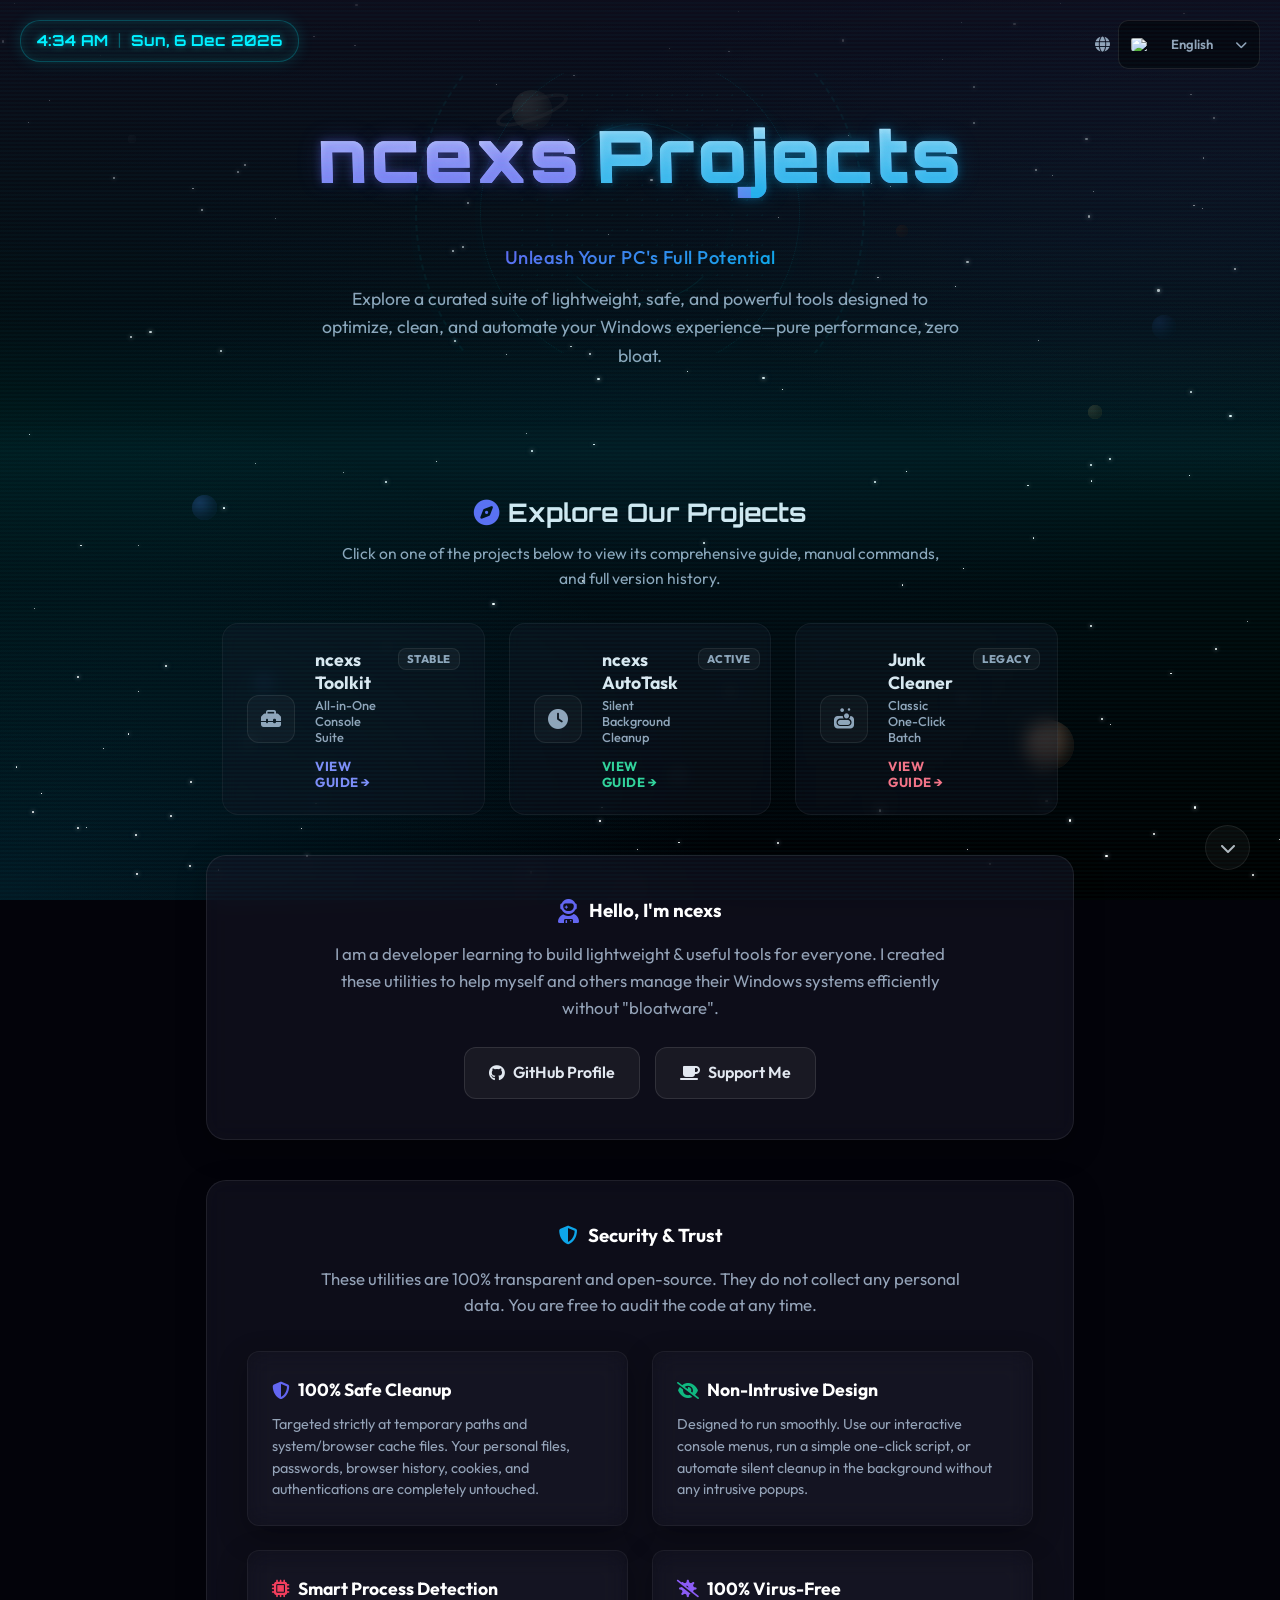
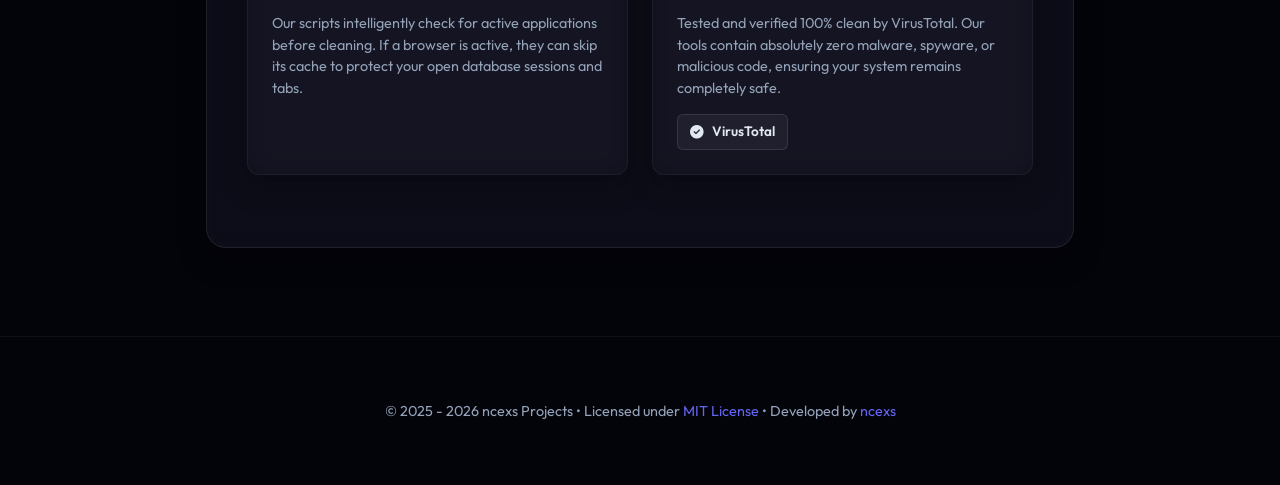
==== commit 1baf1563: "Auto-sync menu from ncexs-toolkit PS1 script" ====
--- a/index.html
+++ b/index.html
@@ -378,6 +378,7 @@
           <li id="txt-opt-14"></li>
           <li id="txt-opt-15"></li>
           <li id="txt-opt-16"></li>
+          <li id="txt-opt-17"></li>
           <li id="txt-opt-l"></li>
           <!-- MENU_LIST_END -->
               </ul>
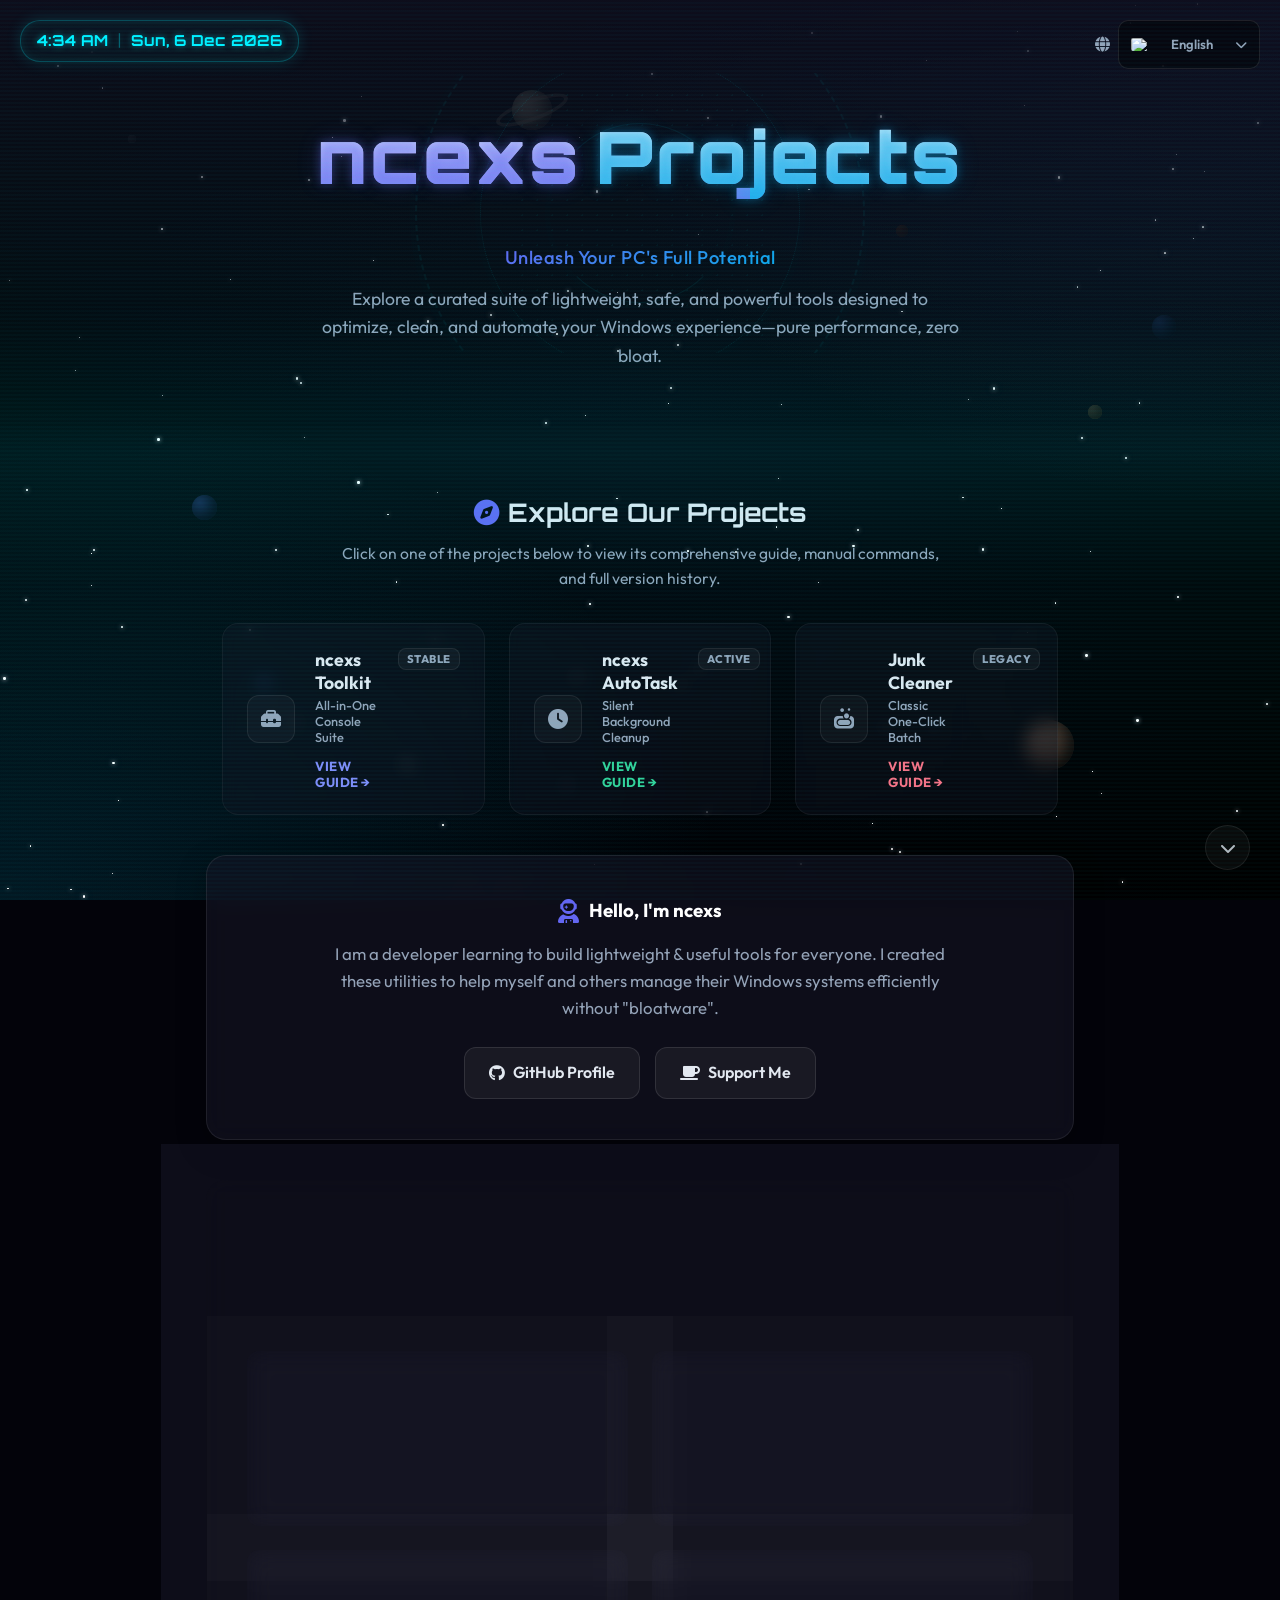
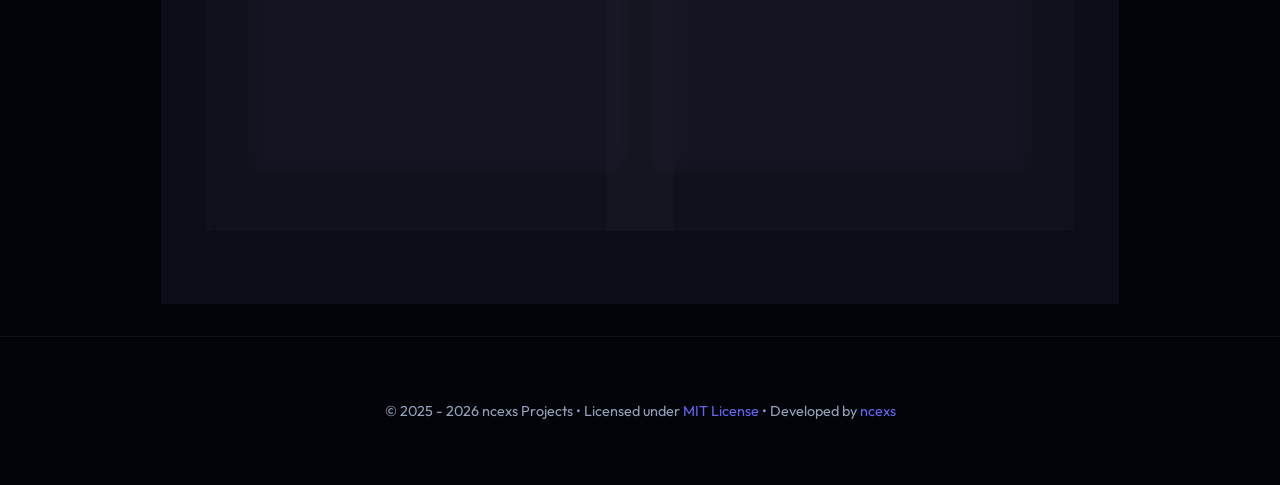
==== commit 72dd2839: "feat(ui): add new toolkit menus and enable SPA routing navigation" ====
--- a/index.html
+++ b/index.html
@@ -247,7 +247,7 @@
     <!-- PROJECT SELECTOR CARD BUTTONS (DETAIL PAGE) -->
     <div class="project-selector-container" data-active="toolkit" style="margin-bottom: 2.5rem;">
       <div class="project-selector">
-        <button class="project-btn active" data-project="toolkit" onclick="setProject('toolkit')">
+        <button class="project-btn active" data-project="toolkit" onclick="openProjectDetail('toolkit')">
           <div class="project-btn-glow"></div>
           <div class="project-btn-icon">
             <i class="fas fa-toolbox"></i>
@@ -261,7 +261,7 @@
           </div>
           <div class="project-btn-badge">Stable</div>
         </button>
-        <button class="project-btn" data-project="autotask" onclick="setProject('autotask')">
+        <button class="project-btn" data-project="autotask" onclick="openProjectDetail('autotask')">
           <div class="project-btn-glow"></div>
           <div class="project-btn-icon">
             <i class="fas fa-clock"></i>
@@ -275,7 +275,7 @@
           </div>
           <div class="project-btn-badge">Active</div>
         </button>
-        <button class="project-btn" data-project="junkcleaner" onclick="setProject('junkcleaner')">
+        <button class="project-btn" data-project="junkcleaner" onclick="openProjectDetail('junkcleaner')">
           <div class="project-btn-glow"></div>
           <div class="project-btn-icon">
             <i class="fas fa-soap"></i>
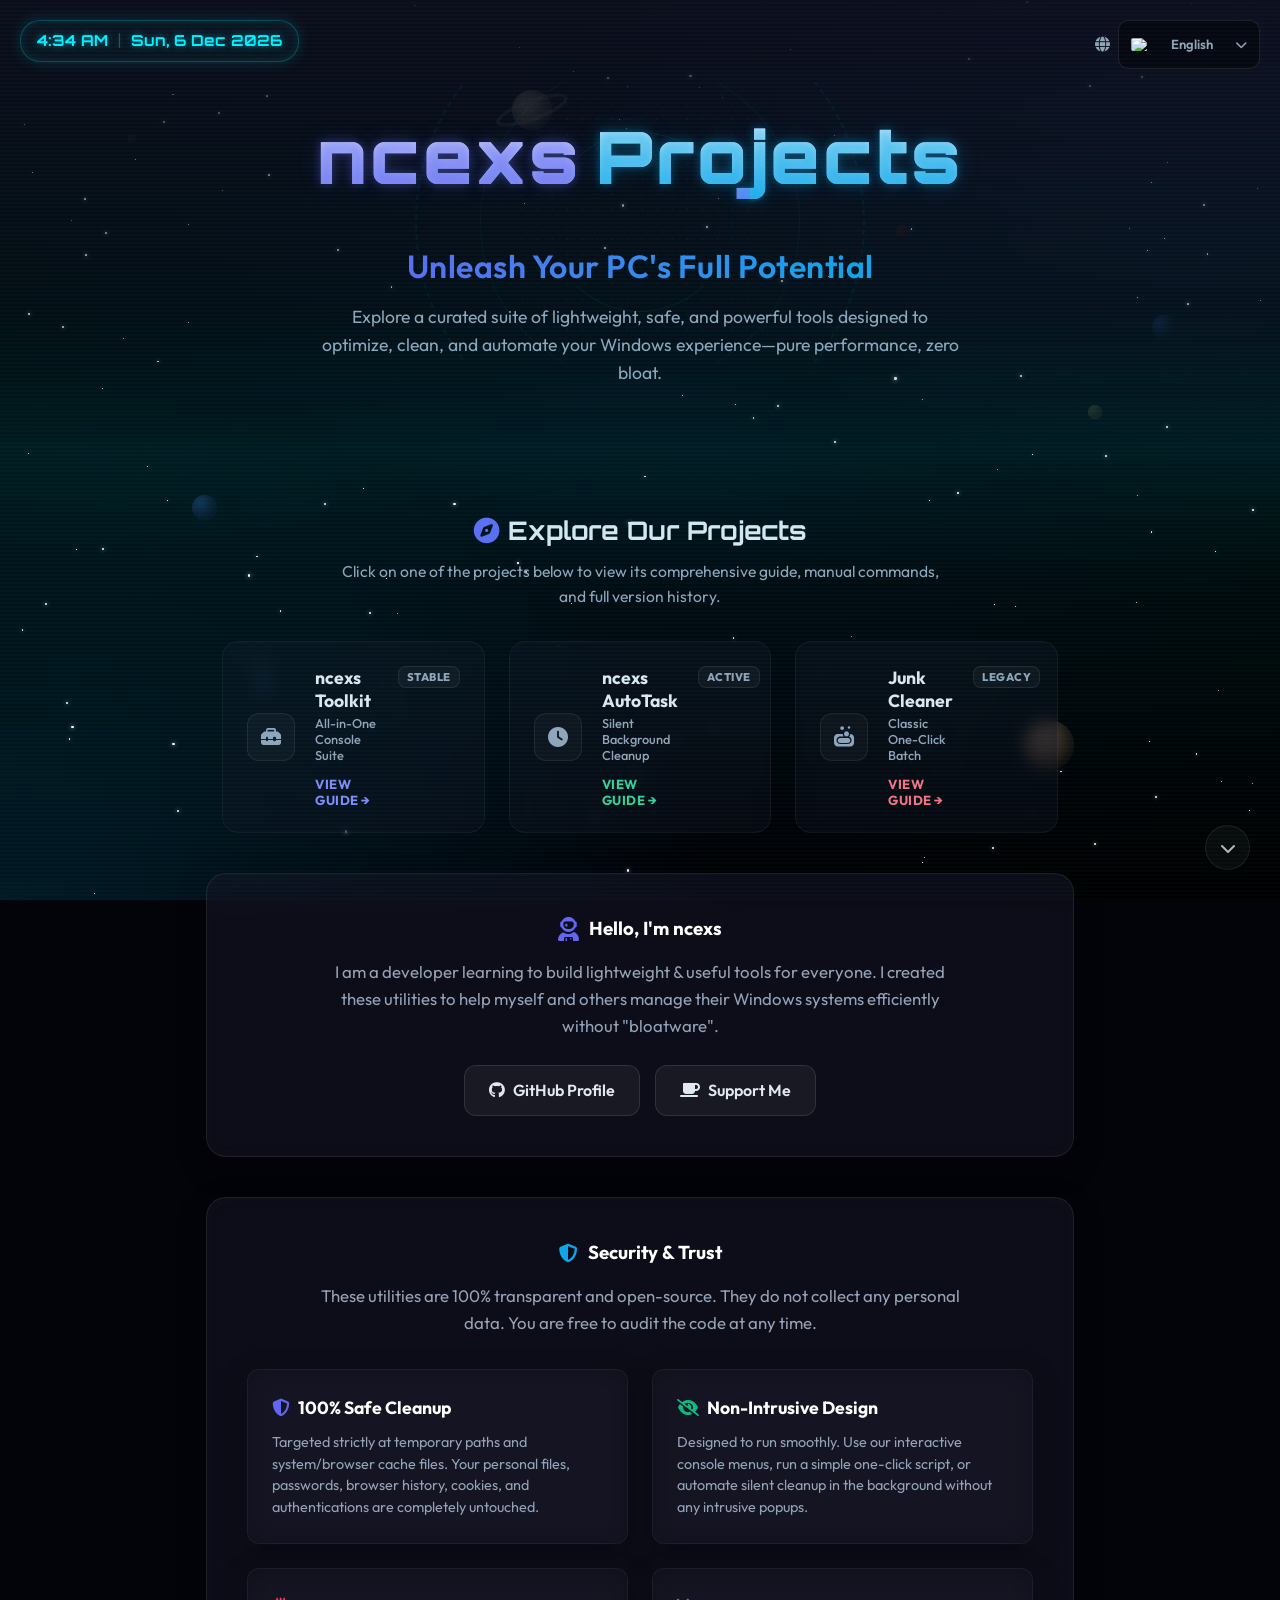
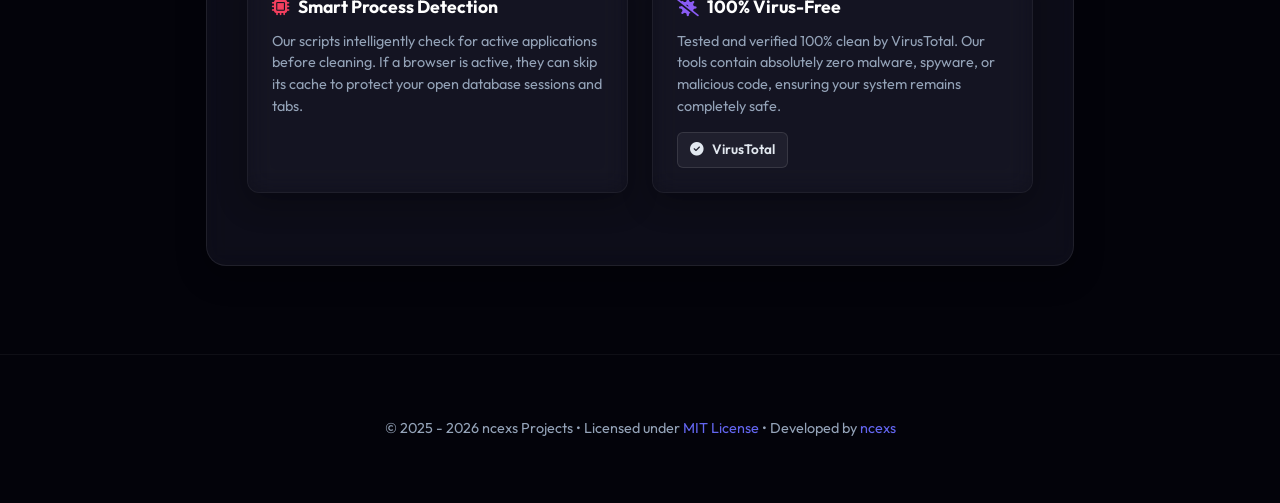
==== commit 7e1e0936: "Auto-sync menu from ncexs-toolkit PS1 script" ====
--- a/index.html
+++ b/index.html
@@ -379,6 +379,7 @@
           <li id="txt-opt-15"></li>
           <li id="txt-opt-16"></li>
           <li id="txt-opt-17"></li>
+          <li id="txt-opt-18"></li>
           <li id="txt-opt-l"></li>
           <!-- MENU_LIST_END -->
               </ul>
--- a/css/style.css
+++ b/css/style.css
@@ -116,14 +116,14 @@
     }
 
     .header-intro h2 {
-      font-size: 1.15rem;
+      font-size: 2rem;
       margin-bottom: 15px;
       background: linear-gradient(135deg, var(--primary-color), var(--secondary-color));
       -webkit-background-clip: text;
       -webkit-text-fill-color: transparent;
       line-height: 1.3;
       display: inline-block;
-      font-weight: 500;
+      font-weight: 600;
       margin-top: 0;
       letter-spacing: 0.5px;
     }
@@ -648,6 +648,9 @@
     @media (max-width: 768px) {
       header h1 {
         font-size: 2.8rem;
+      }
+      .header-intro h2 {
+        font-size: 1.5rem;
       }
 
       .tabs {
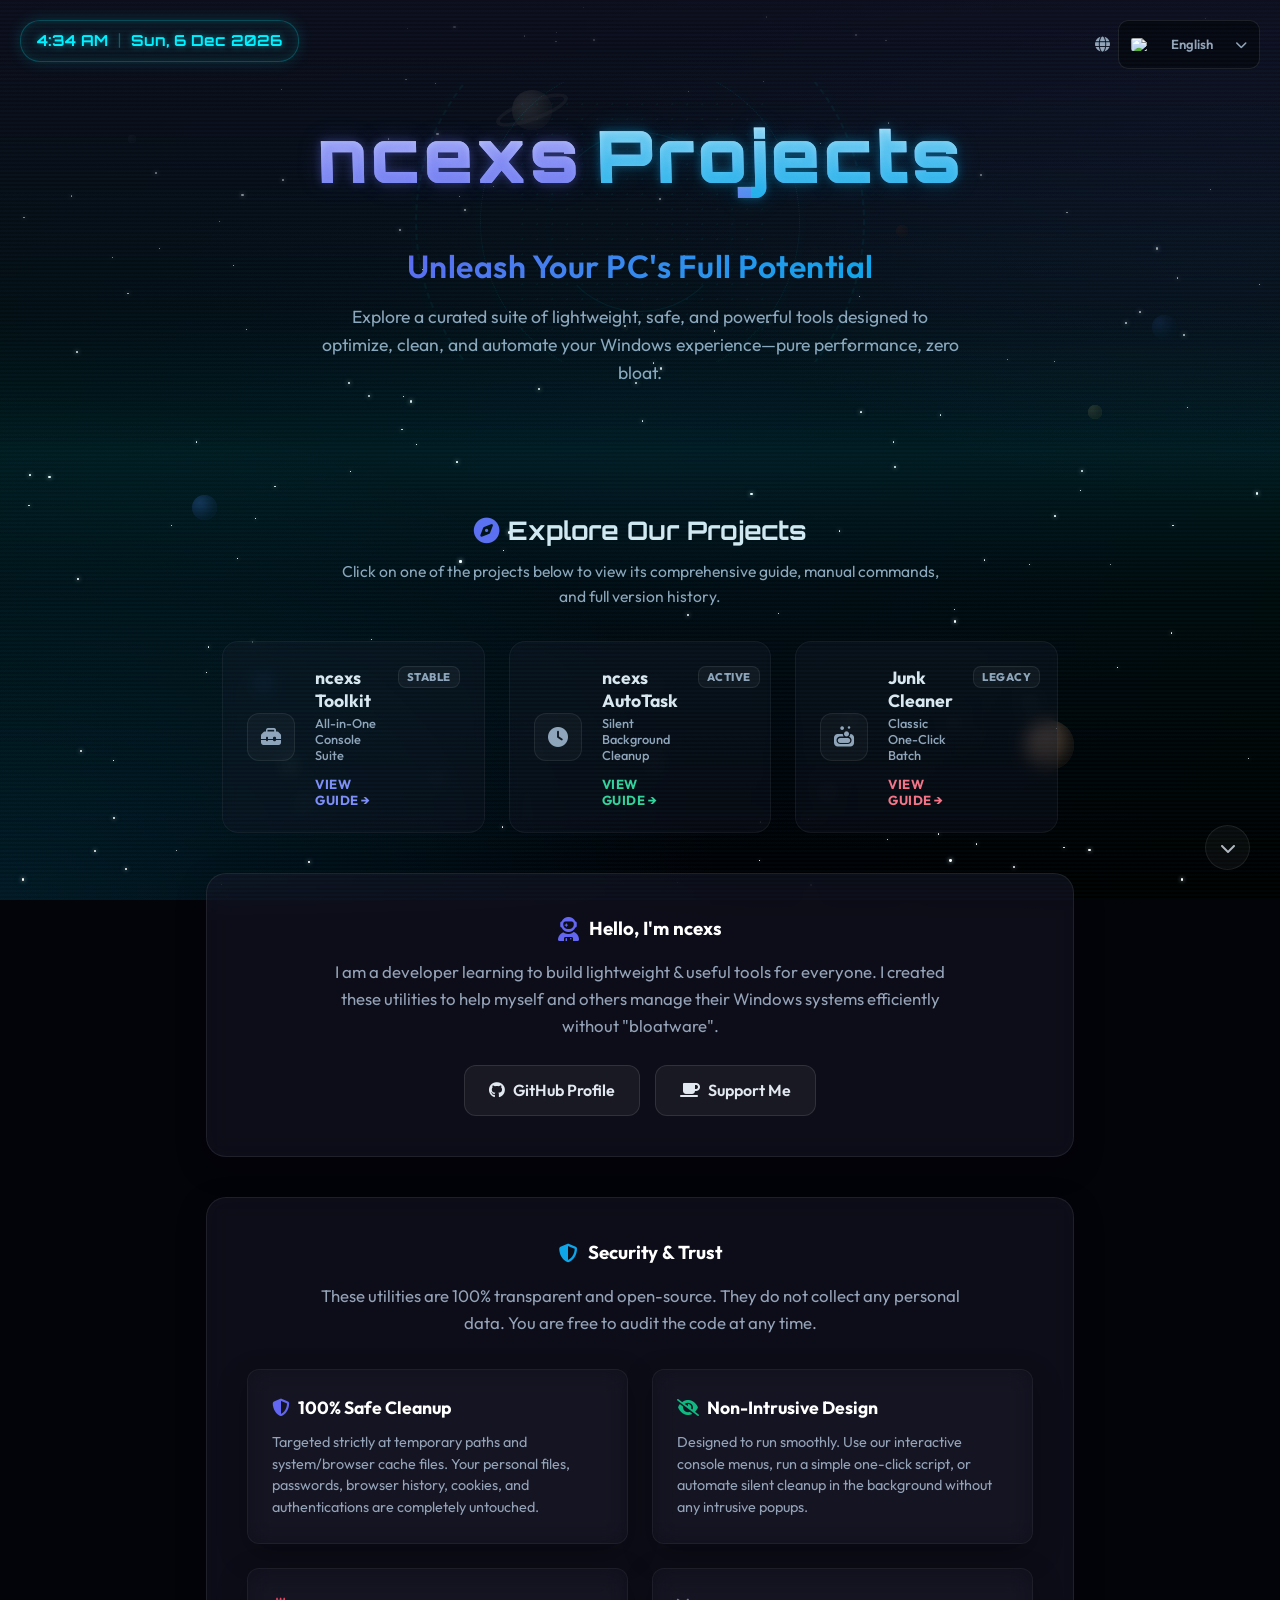
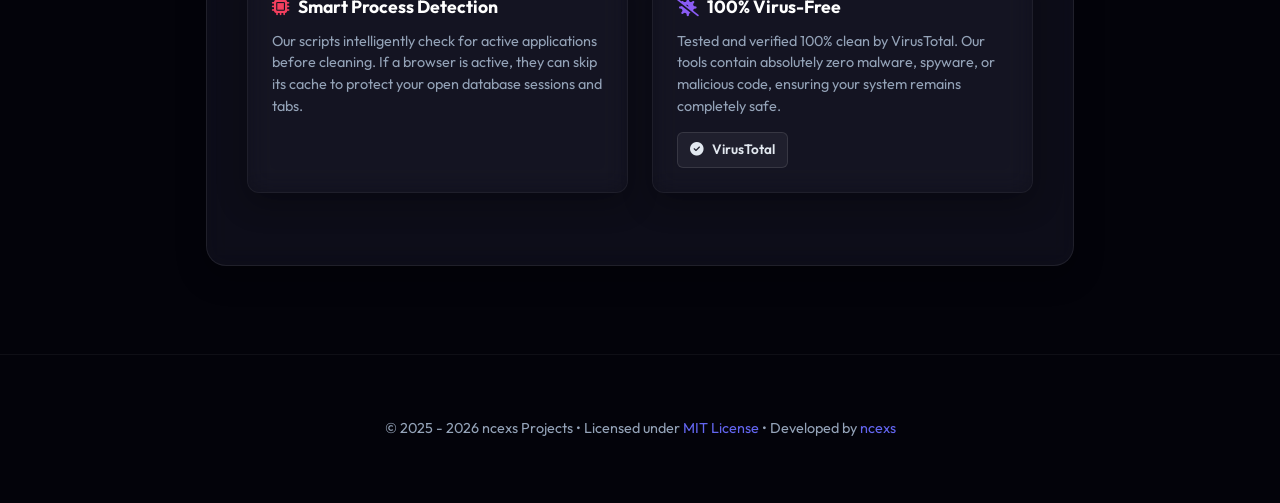
==== commit 463e9be9: "refactor(router): overhaul SPA routing to hash-based navigation and remove server-side redirects - R" ====
--- a/index.html
+++ b/index.html
@@ -636,12 +636,20 @@
               <span id="txt-f14-d">Optimizes system visual effects and animations to boost speed and performance, especially on older hardware.</span>
             </li>
             <li>
-              <b id="txt-f15-t">Optimize WhatsApp (Menu 15):</b><br>
-              <span id="txt-f15-d">Cleans cached files, logs, and unnecessary media sent/received via WhatsApp Desktop to free up gigabytes of wasted storage.</span>
-            </li>
-            <li>
-              <b id="txt-f16-t">Exit Toolkit (Menu 16):</b><br>
-              <span id="txt-f16-d">Safely closes the console window and restores your original PowerShell execution policies.</span>
+              <b id="txt-f15-t">Clear App Caches (Menu 15):</b><br>
+              <span id="txt-f15-d">Cleans temporary files and caches for popular apps like Discord, WhatsApp, Spotify, and Steam to recover wasted disk space.</span>
+            </li>
+            <li>
+              <b id="txt-f16-t">Clear Event Logs (Menu 16):</b><br>
+              <span id="txt-f16-d">Cleans all Windows Event Viewer logs (Application, Security, System, etc.) to free up space and protect privacy.</span>
+            </li>
+            <li>
+              <b id="txt-f17-t">PC Maintenance Suite (Menu 17):</b><br>
+              <span id="txt-f17-d">Provides a guided, comprehensive multi-step maintenance routine including registry optimization, cache rebuilds, and disk checks.</span>
+            </li>
+            <li>
+              <b id="txt-f18-t">Exit Toolkit (Menu 18):</b><br>
+              <span id="txt-f18-d">Safely closes the console window and restores your original PowerShell execution policies.</span>
             </li>
           </ul>
         </div>
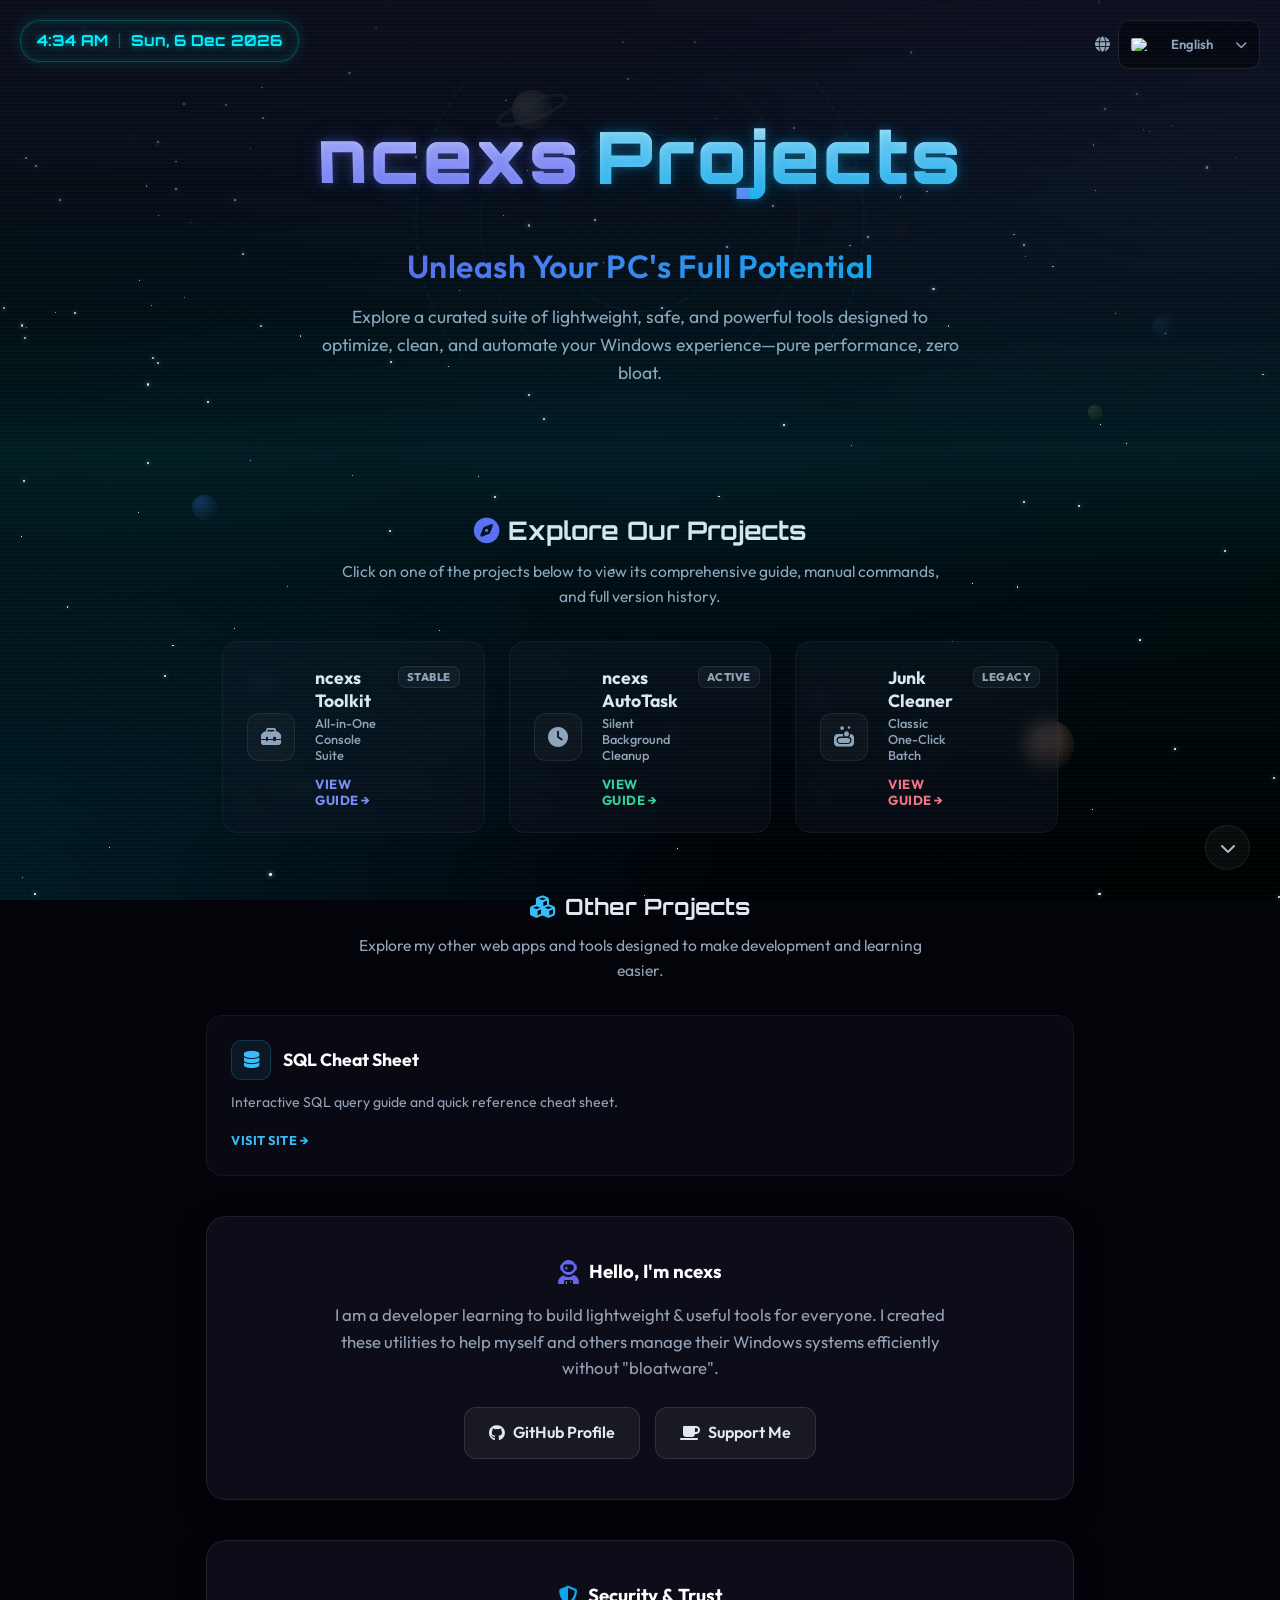
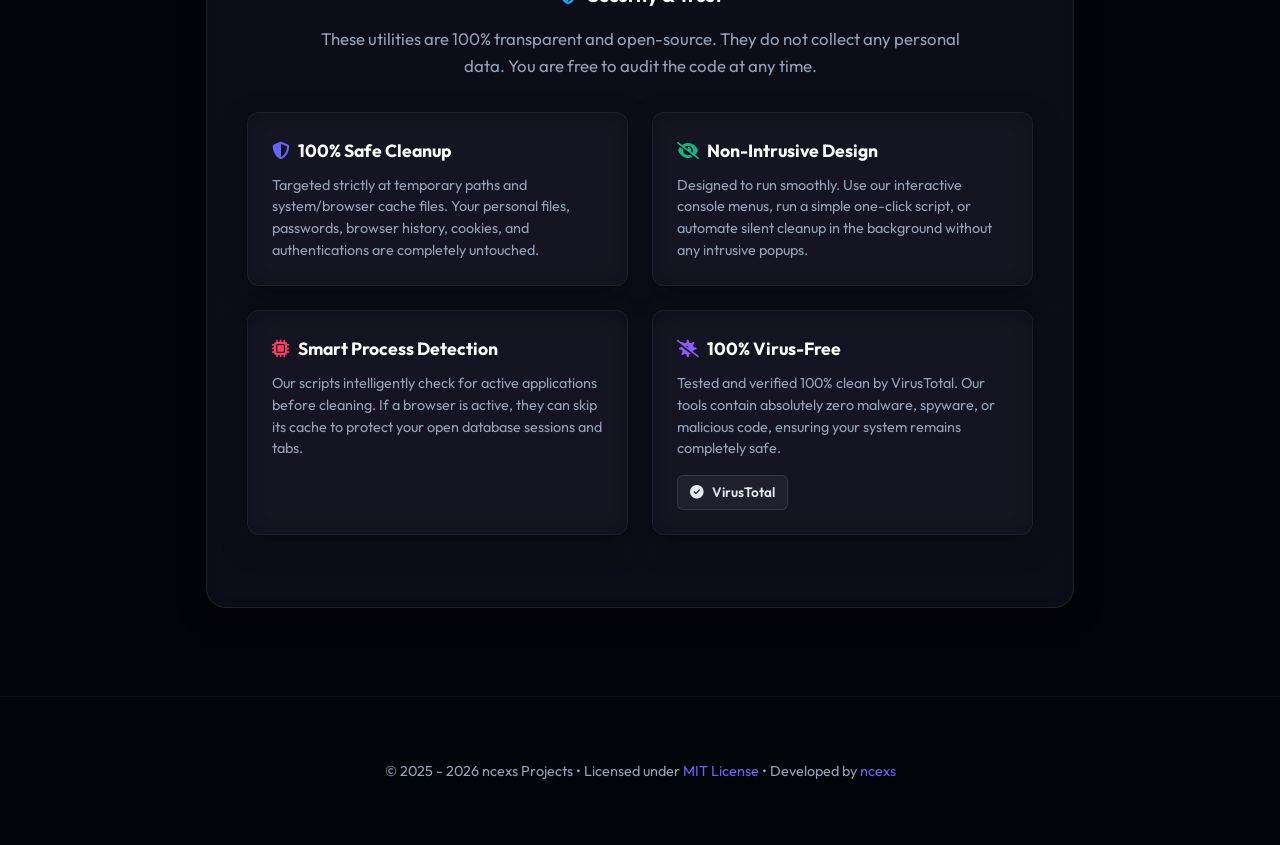
==== commit a6117340: "feat: add Other Projects section with SQL Cheat Sheet and complete 10-language translations" ====
--- a/index.html
+++ b/index.html
@@ -155,6 +155,31 @@
           <div class="project-btn-badge">Legacy</div>
         </button>
       </div>
+    </div>
+
+    <!-- OTHER PROJECTS SECTION -->
+    <div class="section-title-container" style="text-align: center; margin-top: 3.5rem; margin-bottom: 2rem;">
+      <h3 id="txt-other-projects-title" class="other-projects-title">
+        <i class="fas fa-cubes" style="color: #38bdf8;"></i> Other Projects
+      </h3>
+      <p id="txt-other-projects-desc" style="color: var(--text-muted); max-width: 600px; margin: 0 auto; font-size: 0.98rem; line-height: 1.6;">
+        Explore my other web apps and tools designed to make development and learning easier.
+      </p>
+    </div>
+
+    <div class="other-projects-grid">
+      <a href="https://sql-cheat-sheet-esd.pages.dev/" target="_blank" class="other-card">
+        <div class="other-card-header">
+          <div class="other-card-icon">
+            <i class="fas fa-database"></i>
+          </div>
+          <span class="other-card-title" id="txt-sql-title">SQL Cheat Sheet</span>
+        </div>
+        <p class="other-card-desc" id="txt-sql-desc">Interactive SQL query guide and quick reference cheat sheet.</p>
+        <div class="other-card-cta">
+          <span id="txt-cta-sql">Visit Site &rarr;</span>
+        </div>
+      </a>
     </div>
 
     <!-- SHARED BIO CARD (Now Di Bawah Project Cards!) -->
--- a/css/style.css
+++ b/css/style.css
@@ -1444,6 +1444,9 @@
     .project-btn[data-project="junkcleaner"] .project-btn-cta {
       color: #fb7185;
     }
+    .project-btn[data-project="sql-cheat-sheet"] .project-btn-cta {
+      color: #38bdf8;
+    }
 
     /* Transition text color and slightly shift arrow to the right on card hover */
     .project-btn:hover .project-btn-cta {
@@ -1555,6 +1558,16 @@
     .project-btn[data-project="junkcleaner"]:hover .project-btn-icon {
       color: #fb7185;
       box-shadow: 0 0 15px rgba(244, 63, 94, 0.4);
+    }
+
+    .project-btn[data-project="sql-cheat-sheet"]:hover {
+      border-color: rgba(56, 189, 248, 0.45);
+      box-shadow: 0 10px 25px rgba(56, 189, 248, 0.15);
+      transform: translateY(-4px);
+    }
+    .project-btn[data-project="sql-cheat-sheet"]:hover .project-btn-icon {
+      color: #38bdf8;
+      box-shadow: 0 0 15px rgba(56, 189, 248, 0.4);
     }
 
     /* Active States of Project Buttons based on Body Class (Scoped to Detail Page only) */
@@ -2160,4 +2173,122 @@
       100% { transform: translateY(-30px) rotate(15deg); }
     }
 
-
+    /* OTHER PROJECTS STYLES */
+    .other-projects-title {
+      font-family: 'Orbitron', sans-serif;
+      font-size: 1.4rem;
+      justify-content: center;
+      margin-bottom: 8px;
+      display: flex;
+      align-items: center;
+      gap: 10px;
+    }
+
+    .other-projects-grid {
+      display: grid;
+      grid-template-columns: repeat(auto-fit, minmax(280px, 1fr));
+      gap: 1.5rem;
+      margin-bottom: 2.5rem;
+      width: 100%;
+    }
+
+    .other-card {
+      background: rgba(20, 20, 35, 0.4);
+      backdrop-filter: blur(12px);
+      -webkit-backdrop-filter: blur(12px);
+      border-radius: 16px;
+      border: 1px solid rgba(255, 255, 255, 0.05);
+      padding: 1.5rem;
+      display: flex;
+      flex-direction: column;
+      gap: 12px;
+      transition: all 0.3s cubic-bezier(0.16, 1, 0.3, 1);
+      text-decoration: none;
+      color: inherit;
+      position: relative;
+      overflow: hidden;
+    }
+
+    .other-card::before {
+      content: '';
+      position: absolute;
+      top: 0;
+      left: 0;
+      width: 100%;
+      height: 2px;
+      background: linear-gradient(90deg, transparent, #38bdf8, #0ea5e9, transparent);
+      opacity: 0;
+      transition: opacity 0.3s ease;
+    }
+
+    .other-card:hover {
+      transform: translateY(-4px);
+      border-color: rgba(56, 189, 248, 0.3);
+      box-shadow: 0 10px 25px rgba(56, 189, 248, 0.1);
+      background: rgba(20, 20, 35, 0.5);
+    }
+
+    .other-card:hover::before {
+      opacity: 1;
+    }
+
+    .other-card-header {
+      display: flex;
+      align-items: center;
+      gap: 12px;
+    }
+
+    .other-card-icon {
+      width: 40px;
+      height: 40px;
+      display: flex;
+      align-items: center;
+      justify-content: center;
+      background: rgba(56, 189, 248, 0.08);
+      border: 1px solid rgba(56, 189, 248, 0.2);
+      border-radius: 10px;
+      font-size: 1.1rem;
+      color: #38bdf8;
+      transition: all 0.3s cubic-bezier(0.16, 1, 0.3, 1);
+    }
+
+    .other-card:hover .other-card-icon {
+      background: rgba(56, 189, 248, 0.15);
+      box-shadow: 0 0 12px rgba(56, 189, 248, 0.3);
+      color: #fff;
+      border-color: rgba(56, 189, 248, 0.4);
+    }
+
+    .other-card-title {
+      font-weight: 700;
+      font-size: 1.1rem;
+      color: #fff;
+    }
+
+    .other-card-desc {
+      font-size: 0.88rem;
+      color: var(--text-muted);
+      line-height: 1.5;
+      flex-grow: 1;
+      margin: 0;
+    }
+
+    .other-card-cta {
+      display: inline-flex;
+      align-items: center;
+      font-size: 0.8rem;
+      font-weight: 700;
+      color: #38bdf8;
+      gap: 6px;
+      text-transform: uppercase;
+      letter-spacing: 0.5px;
+      margin-top: 5px;
+      transition: transform 0.3s ease, color 0.3s ease;
+    }
+
+    .other-card:hover .other-card-cta {
+      color: #fff;
+      transform: translateX(4px);
+    }
+
+
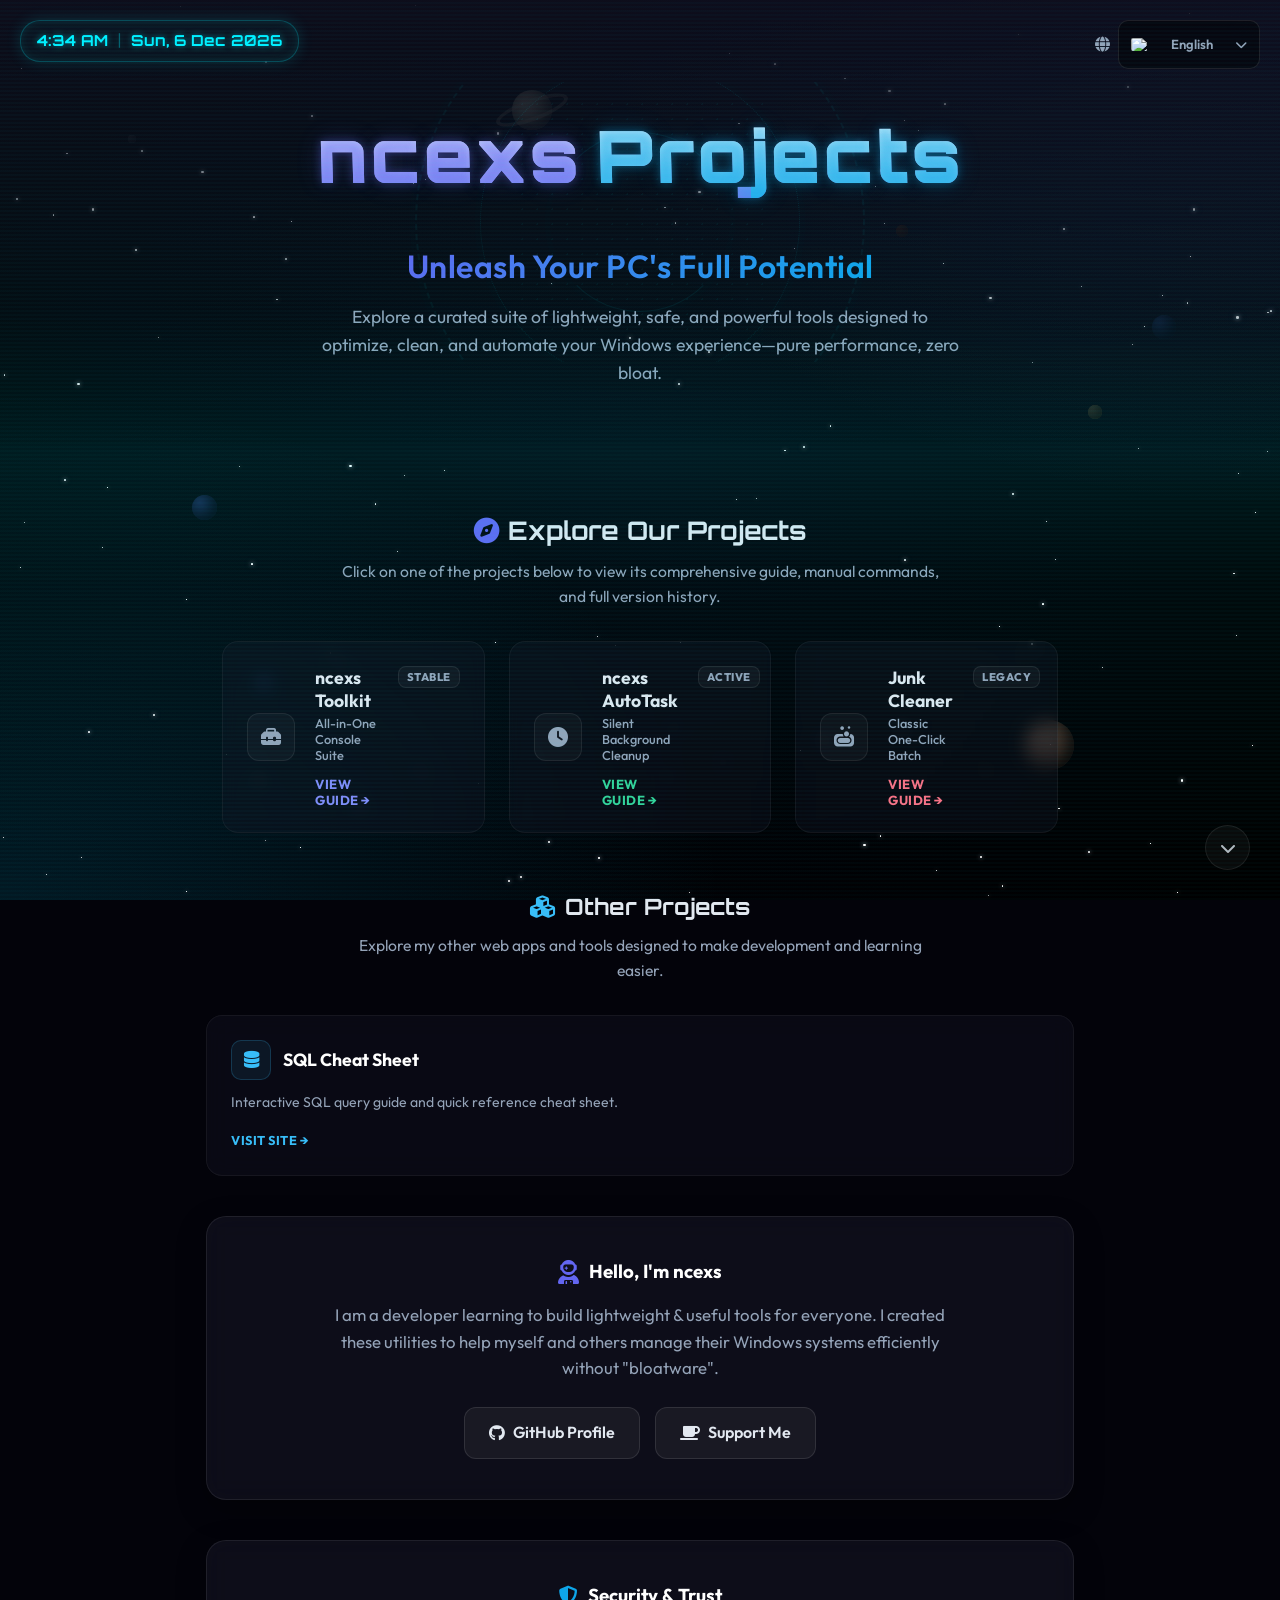
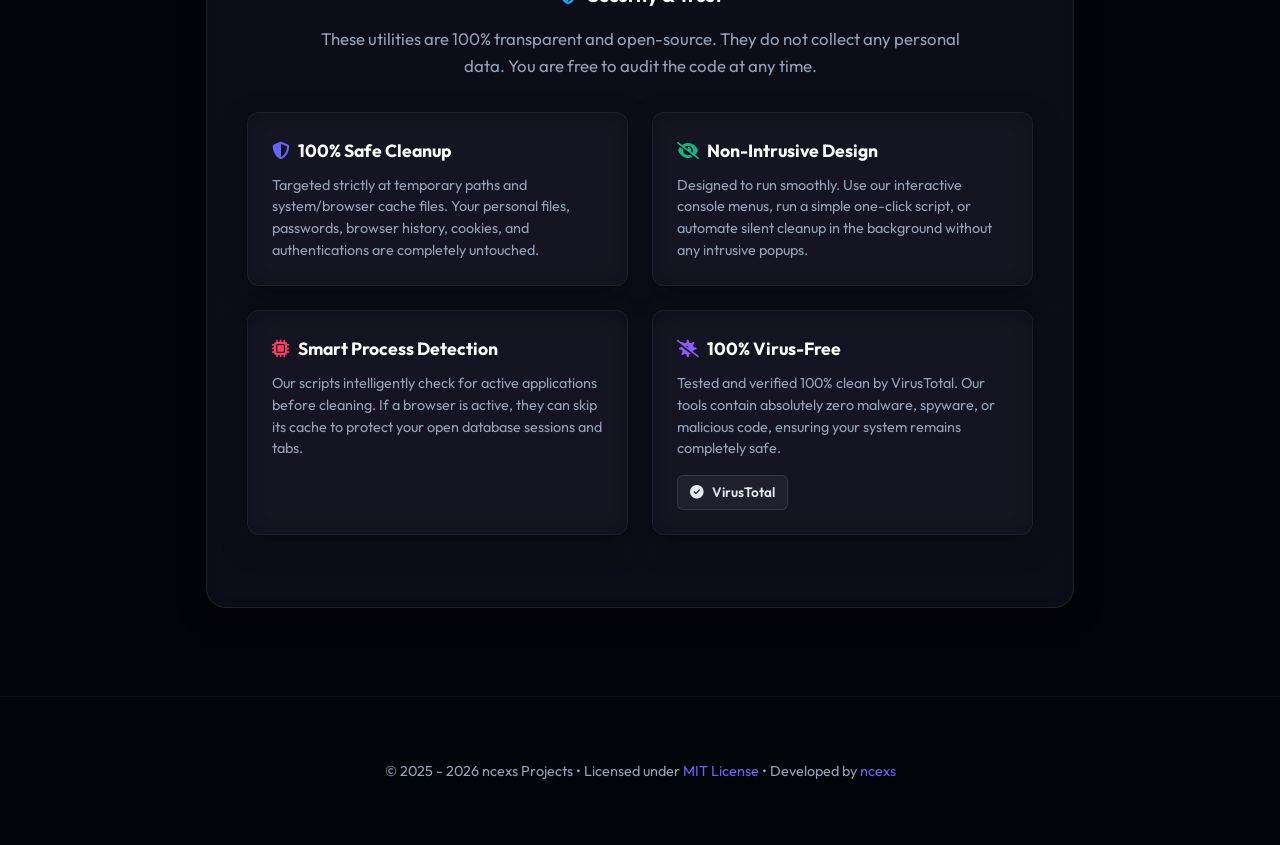
==== commit 725ab847: "Auto-sync menu translations" ====
--- a/index.html
+++ b/index.html
@@ -405,6 +405,8 @@
           <li id="txt-opt-16"></li>
           <li id="txt-opt-17"></li>
           <li id="txt-opt-18"></li>
+          <li id="txt-opt-19"></li>
+          <li id="txt-opt-20"></li>
           <li id="txt-opt-l"></li>
           <!-- MENU_LIST_END -->
               </ul>
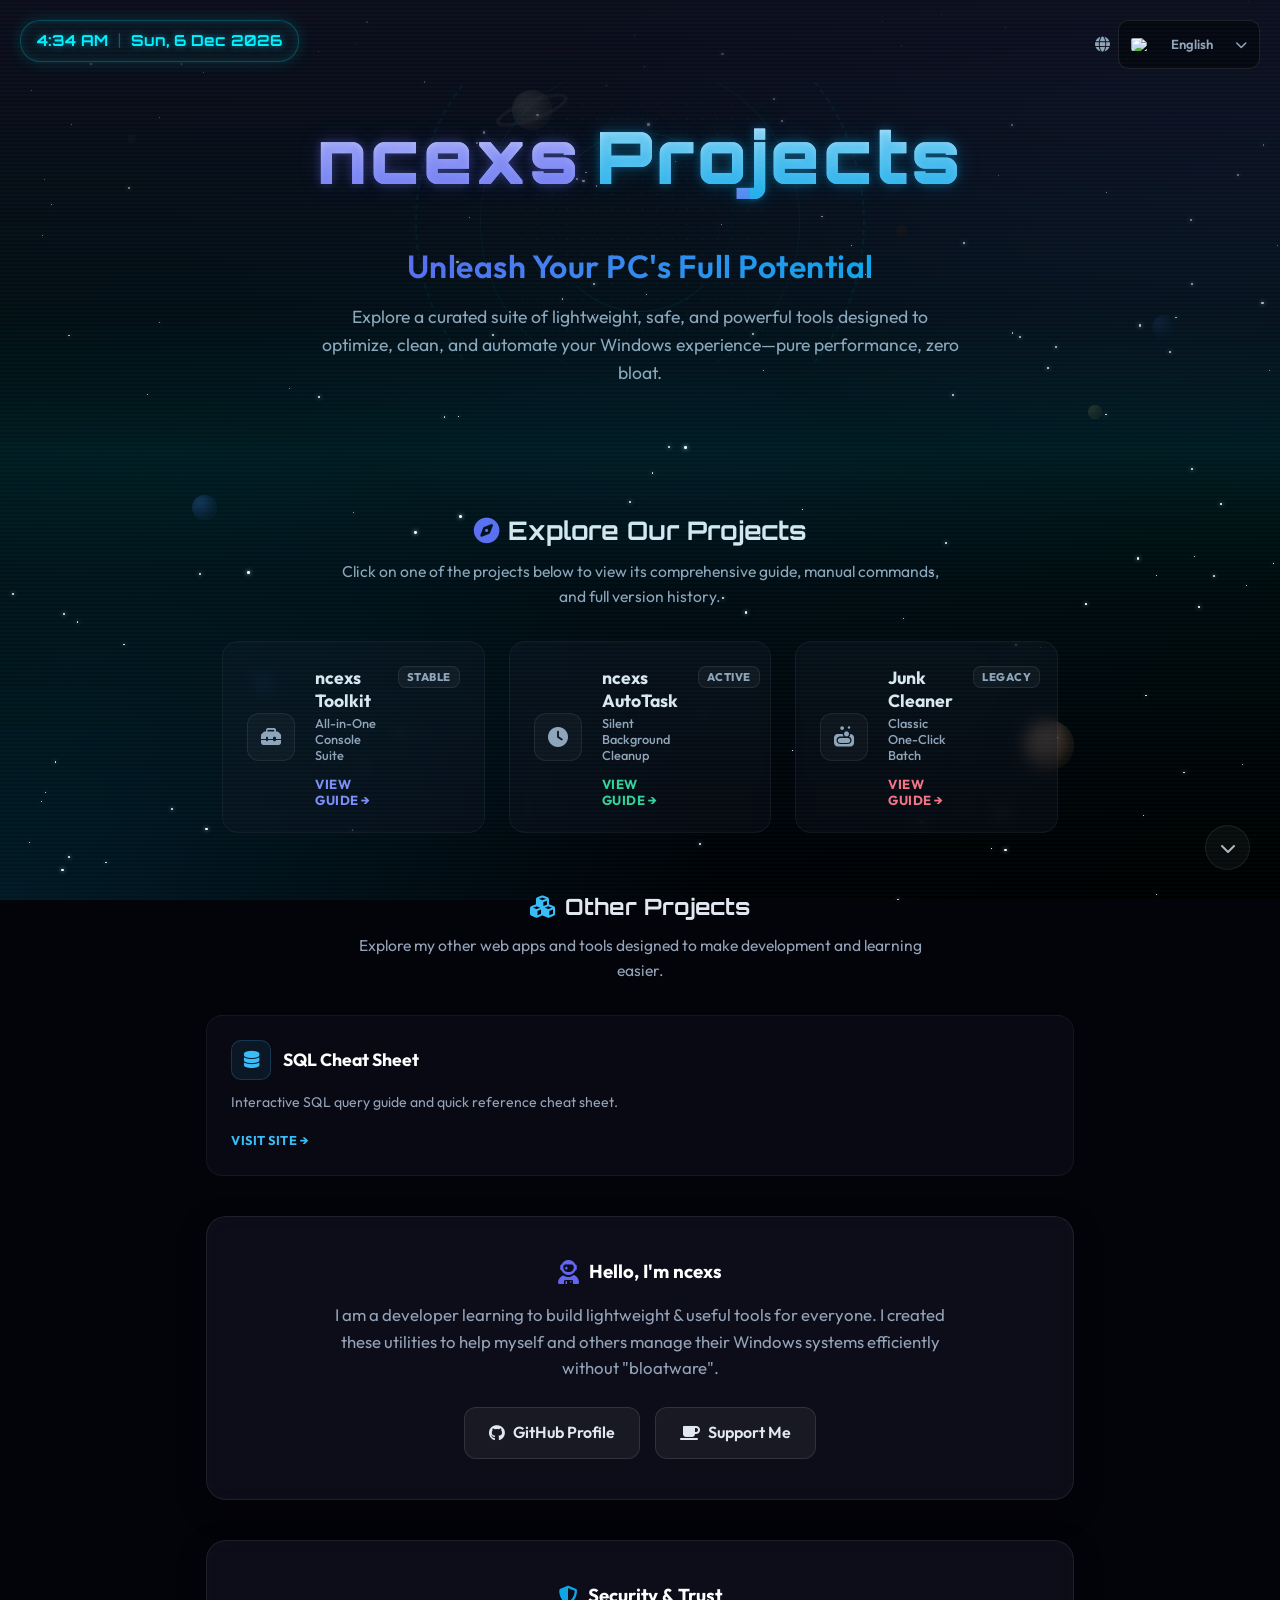
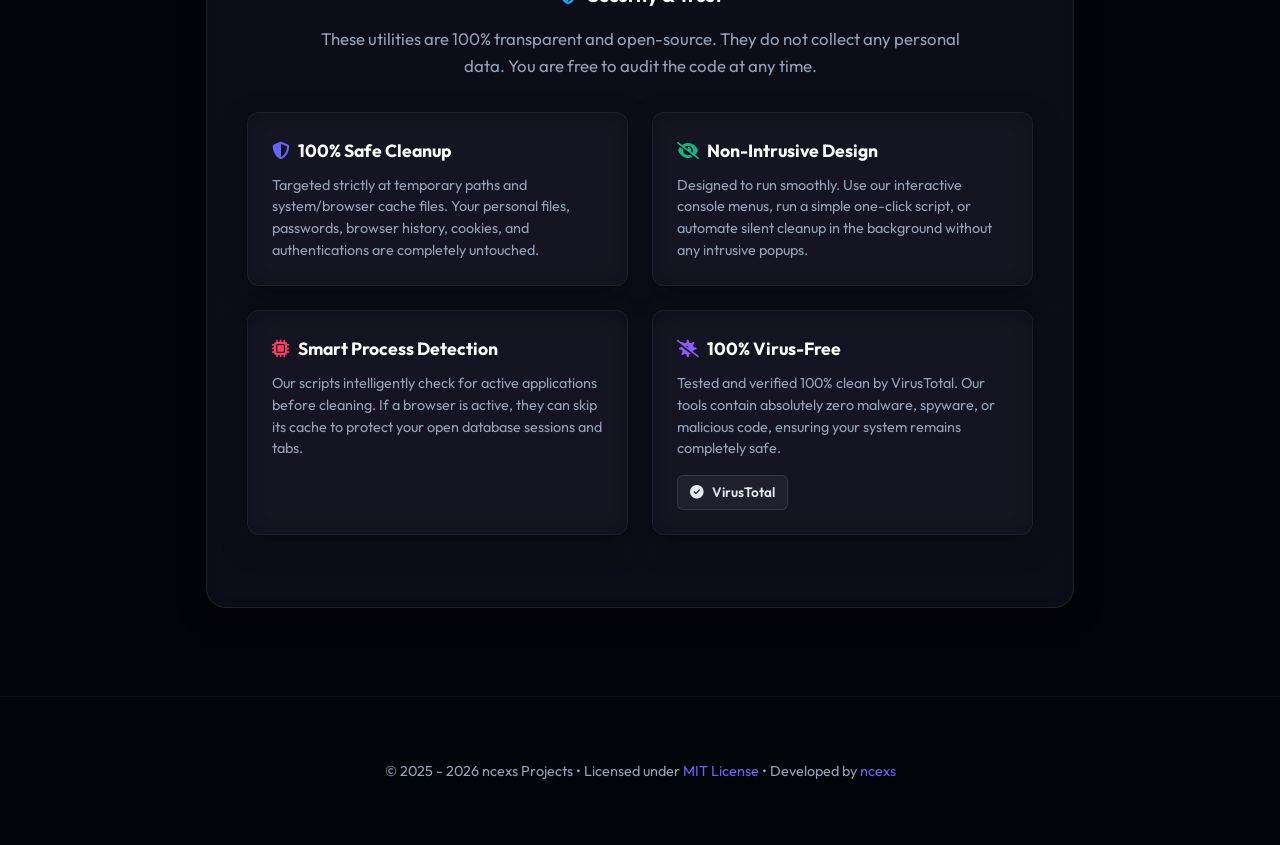
==== commit e4be694e: "feat: add favicon, fix key features order & add new menu items Changes:  - Add favicon.png logo with" ====
--- a/index.html
+++ b/index.html
@@ -5,6 +5,7 @@
   <meta charset="UTF-8" />
   <meta name="viewport" content="width=device-width, initial-scale=1.0" />
   <title>ncexs Projects</title>
+  <link rel="icon" type="image/png" href="favicon.png">
   <meta name="description"
     content="ncexs Projects - Curated suite of lightweight, safe, and powerful tools designed to optimize, clean, and automate your Windows experience.">
   <link rel="stylesheet" href="https://cdnjs.cloudflare.com/ajax/libs/font-awesome/6.5.0/css/all.min.css">
@@ -597,7 +598,7 @@
           <i class="fas fa-chevron-down toggle-icon"></i>
         </summary>
         <div class="collapsible-content">
-          <ul class="feature-list" style="padding-left: 20px; color: #444;">
+                    <ul class="feature-list" style="padding-left: 20px; color: #444;">
             <li>
               <b id="txt-fl-t">Change Language (Menu L):</b><br>
               <span id="txt-fl-d">Switches the toolkit's interactive console interface between English and Indonesian instantly.</span>
@@ -611,72 +612,80 @@
               <span id="txt-f1-d">Displays quick and detailed specifications of your computer, including CPU, RAM, Windows version, and active drive space.</span>
             </li>
             <li>
-              <b id="txt-f2-t">Enhanced Junk Cleaner (Menu 2):</b><br>
-              <span id="txt-f2-d">Safely removes temporary files, system log files, and browser caches (Chrome, Edge, Brave). Also cleans shader caches for <b>AMD, NVIDIA, and Intel</b> GPUs to fix game stuttering issues.</span>
-            </li>
-            <li>
-              <b id="txt-f3-t">Empty Recycle Bin (Menu 3):</b><br>
-              <span id="txt-f3-d">Instantly empties the Windows Recycle Bin for all users and drives to free up space.</span>
-            </li>
-            <li>
-              <b id="txt-f4-t">Open Disk Cleanup (Menu 4):</b><br>
-              <span id="txt-f4-d">Launches the official Windows Disk Cleanup utility (cleanmgr) for advanced system file cleanup.</span>
-            </li>
-            <li>
-              <b id="txt-f5-t">Smart Uninstaller (Menu 5):</b><br>
-              <span id="txt-f5-d">Quickly search and remove installed programs using fuzzy logic search. Just type the app name or initials!</span>
-            </li>
-            <li>
-              <b id="txt-f6-t">Network Repair (Menu 6):</b><br>
-              <span id="txt-f6-d">Runs a complete 5-step network reset: Release/Renew IP, Flush DNS, Reset Winsock, and Reset TCP/IP stack. Useful for fixing connection drops.</span>
+              <b id="txt-f2-t">Remote Desktop (RDP) Manager (Menu 2):</b><br>
+              <span id="txt-f2-d">Allows you to quickly enable, disable, and configure Windows Remote Desktop settings and port configuration.</span>
+            </li>
+            <li>
+              <b id="txt-f3-t">Network Repair (Menu 3):</b><br>
+              <span id="txt-f3-d">Runs a complete 5-step network reset: Release/Renew IP, Flush DNS, Reset Winsock, and Reset TCP/IP stack. Useful for fixing connection drops.</span>
+            </li>
+            <li>
+              <b id="txt-f4-t">Enhanced Junk Cleaner (Menu 4):</b><br>
+              <span id="txt-f4-d">Safely removes temporary files, system log files, and browser caches (Chrome, Edge, Brave). Also cleans shader caches for <b>AMD, NVIDIA, and Intel</b> GPUs to fix game stuttering issues.</span>
+            </li>
+            <li>
+              <b id="txt-f5-t">Visual FX Booster (Menu 5):</b><br>
+              <span id="txt-f5-d">Optimizes system visual effects and animations to boost speed and performance, especially on older hardware.</span>
+            </li>
+            <li>
+              <b id="txt-f6-t">Smart Uninstaller (Menu 6):</b><br>
+              <span id="txt-f6-d">Quickly search and remove installed programs using fuzzy logic search. Just type the app name or initials!</span>
             </li>
             <li>
               <b id="txt-f7-t">Power & Battery Utilities (Menu 7):</b><br>
               <span id="txt-f7-d">Generates a detailed HTML battery health report, configures high performance power plans, and manages system sleep states.</span>
             </li>
             <li>
-              <b id="txt-f8-t">Memory Optimizer (Menu 8):</b><br>
-              <span id="txt-f8-d">Instantly clears system standby memory and releases unused RAM caches, helping to speed up system responsiveness and games.</span>
-            </li>
-            <li>
-              <b id="txt-f9-t">Defrag & Optimize Drives (Menu 9):</b><br>
-              <span id="txt-f9-d">Analyzes and runs TRIM command for SSDs or defragments HDDs to maintain high drive read/write speeds.</span>
-            </li>
-            <li>
-              <b id="txt-f10-t">System Health Checker (Menu 10):</b><br>
-              <span id="txt-f10-d">Runs SFC (System File Checker) and DISM repair tools to find and fix corrupt Windows system files automatically.</span>
-            </li>
-            <li>
-              <b id="txt-f11-t">Updates & Drivers Center (Menu 11):</b><br>
-              <span id="txt-f11-d">Fixes stuck or failed Windows Updates by resetting the update services (wuauserv, bits, cryptSvc) and renaming the download cache folder.</span>
-            </li>
-            <li>
-              <b id="txt-f12-t">DNS Changer (Menu 12):</b><br>
-              <span id="txt-f12-d">Allows you to quickly change your DNS server settings to popular secure options like Google Public DNS or Cloudflare for faster, safer browsing.</span>
-            </li>
-            <li>
-              <b id="txt-f13-t">Wi-Fi Password Recovery (Menu 13):</b><br>
-              <span id="txt-f13-d">Quickly retrieves and displays saved Wi-Fi profiles and passwords on your current machine.</span>
-            </li>
-            <li>
-              <b id="txt-f14-t">Visual FX Booster (Menu 14):</b><br>
-              <span id="txt-f14-d">Optimizes system visual effects and animations to boost speed and performance, especially on older hardware.</span>
-            </li>
-            <li>
-              <b id="txt-f15-t">Clear App Caches (Menu 15):</b><br>
-              <span id="txt-f15-d">Cleans temporary files and caches for popular apps like Discord, WhatsApp, Spotify, and Steam to recover wasted disk space.</span>
+              <b id="txt-f8-t">Empty Recycle Bin (Menu 8):</b><br>
+              <span id="txt-f8-d">Instantly empties the Windows Recycle Bin for all users and drives to free up space.</span>
+            </li>
+            <li>
+              <b id="txt-f9-t">Memory Optimizer (Menu 9):</b><br>
+              <span id="txt-f9-d">Instantly clears system standby memory and releases unused RAM caches, helping to speed up system responsiveness and games.</span>
+            </li>
+            <li>
+              <b id="txt-f10-t">Remote Desktop (RDP) Manager (Menu 10):</b><br>
+              <span id="txt-f10-d">Allows you to quickly enable, disable, and configure Windows Remote Desktop settings and port configuration.</span>
+            </li>
+            <li>
+              <b id="txt-f11-t">System Health Checker (Menu 11):</b><br>
+              <span id="txt-f11-d">Runs SFC (System File Checker) and DISM repair tools to find and fix corrupt Windows system files automatically.</span>
+            </li>
+            <li>
+              <b id="txt-f12-t">Open Disk Cleanup (Menu 12):</b><br>
+              <span id="txt-f12-d">Launches the official Windows Disk Cleanup utility (cleanmgr) for advanced system file cleanup.</span>
+            </li>
+            <li>
+              <b id="txt-f13-t">Clear Browser Caches (Menu 13):</b><br>
+              <span id="txt-f13-d">Cleans temporary files and caches for popular web browsers including Google Chrome, Microsoft Edge, Mozilla Firefox, and Brave.</span>
+            </li>
+            <li>
+              <b id="txt-f14-t">PC Maintenance Suite (Menu 14):</b><br>
+              <span id="txt-f14-d">Provides a guided, comprehensive multi-step maintenance routine including registry optimization, cache rebuilds, and disk checks.</span>
+            </li>
+            <li>
+              <b id="txt-f15-t">Updates & Drivers Center (Menu 15):</b><br>
+              <span id="txt-f15-d">Fixes stuck or failed Windows Updates by resetting the update services (wuauserv, bits, cryptSvc) and renaming the download cache folder.</span>
             </li>
             <li>
               <b id="txt-f16-t">Clear Event Logs (Menu 16):</b><br>
               <span id="txt-f16-d">Cleans all Windows Event Viewer logs (Application, Security, System, etc.) to free up space and protect privacy.</span>
             </li>
             <li>
-              <b id="txt-f17-t">PC Maintenance Suite (Menu 17):</b><br>
-              <span id="txt-f17-d">Provides a guided, comprehensive multi-step maintenance routine including registry optimization, cache rebuilds, and disk checks.</span>
-            </li>
-            <li>
-              <b id="txt-f18-t">Exit Toolkit (Menu 18):</b><br>
-              <span id="txt-f18-d">Safely closes the console window and restores your original PowerShell execution policies.</span>
+              <b id="txt-f17-t">Defrag & Optimize Drives (Menu 17):</b><br>
+              <span id="txt-f17-d">Analyzes and runs TRIM command for SSDs or defragments HDDs to maintain high drive read/write speeds.</span>
+            </li>
+            <li>
+              <b id="txt-f18-t">Clear App Caches (Menu 18):</b><br>
+              <span id="txt-f18-d">Cleans temporary files and caches for popular apps like Discord, WhatsApp, Spotify, and Steam to recover wasted disk space.</span>
+            </li>
+            <li>
+              <b id="txt-f19-t">Clear Browser Caches (Menu 19):</b><br>
+              <span id="txt-f19-d">Cleans temporary files and caches for popular web browsers including Google Chrome, Microsoft Edge, Mozilla Firefox, and Brave.</span>
+            </li>
+            <li>
+              <b id="txt-f20-t">DNS Changer (Menu 20):</b><br>
+              <span id="txt-f20-d">Allows you to quickly change your DNS server settings to popular secure options like Google Public DNS or Cloudflare for faster, safer browsing.</span>
             </li>
           </ul>
         </div>
